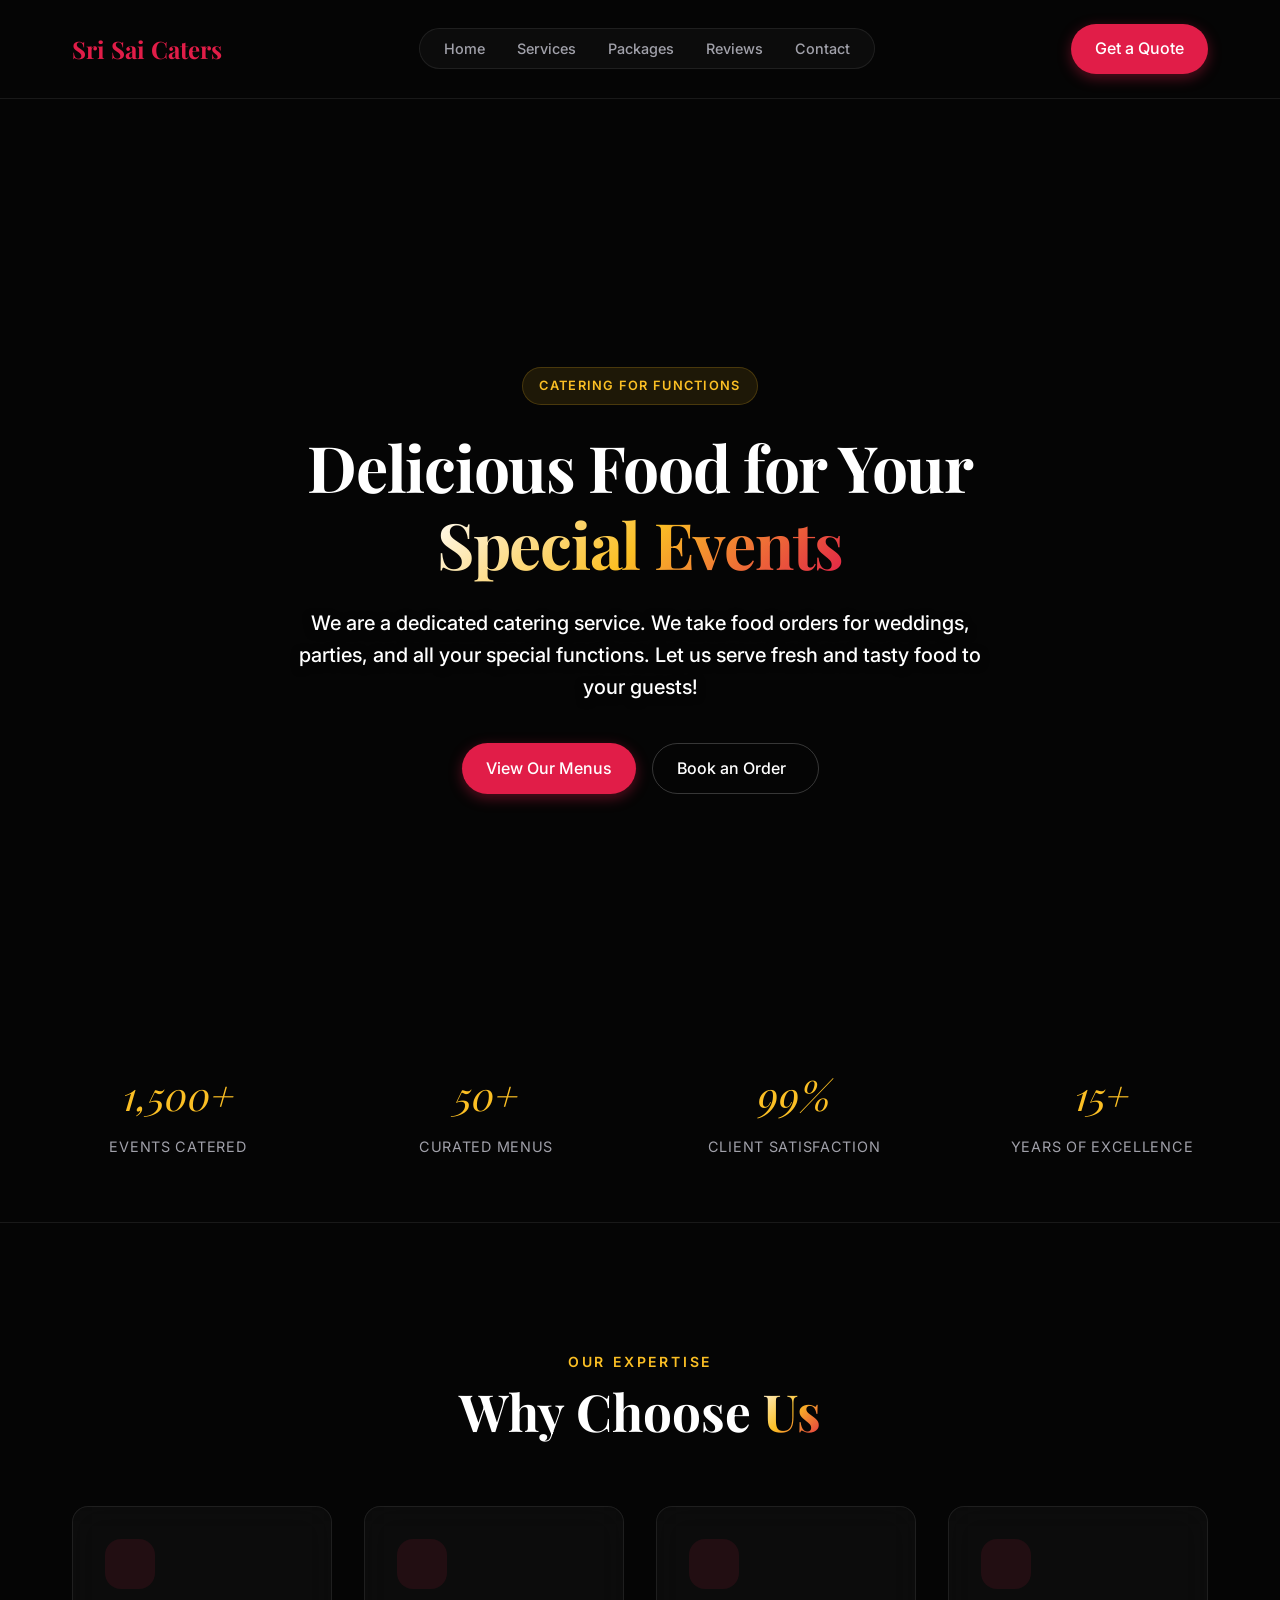
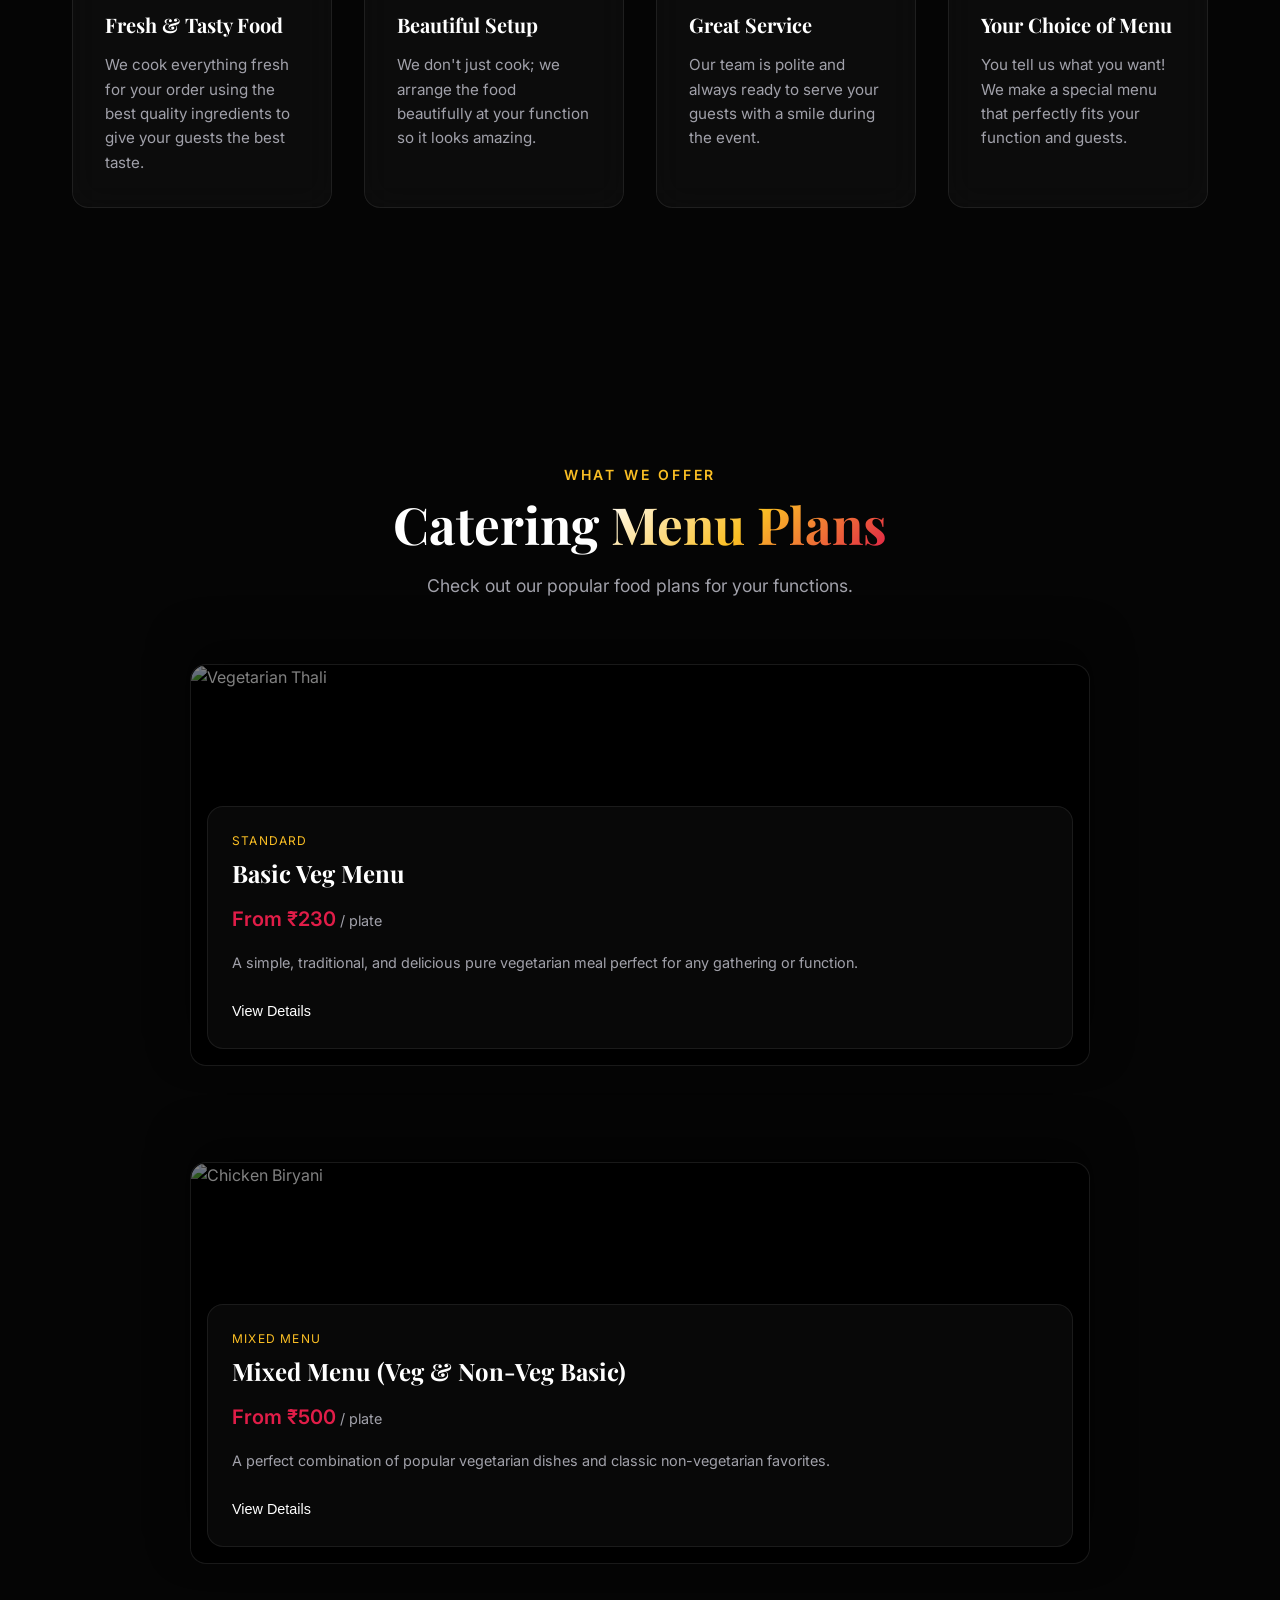
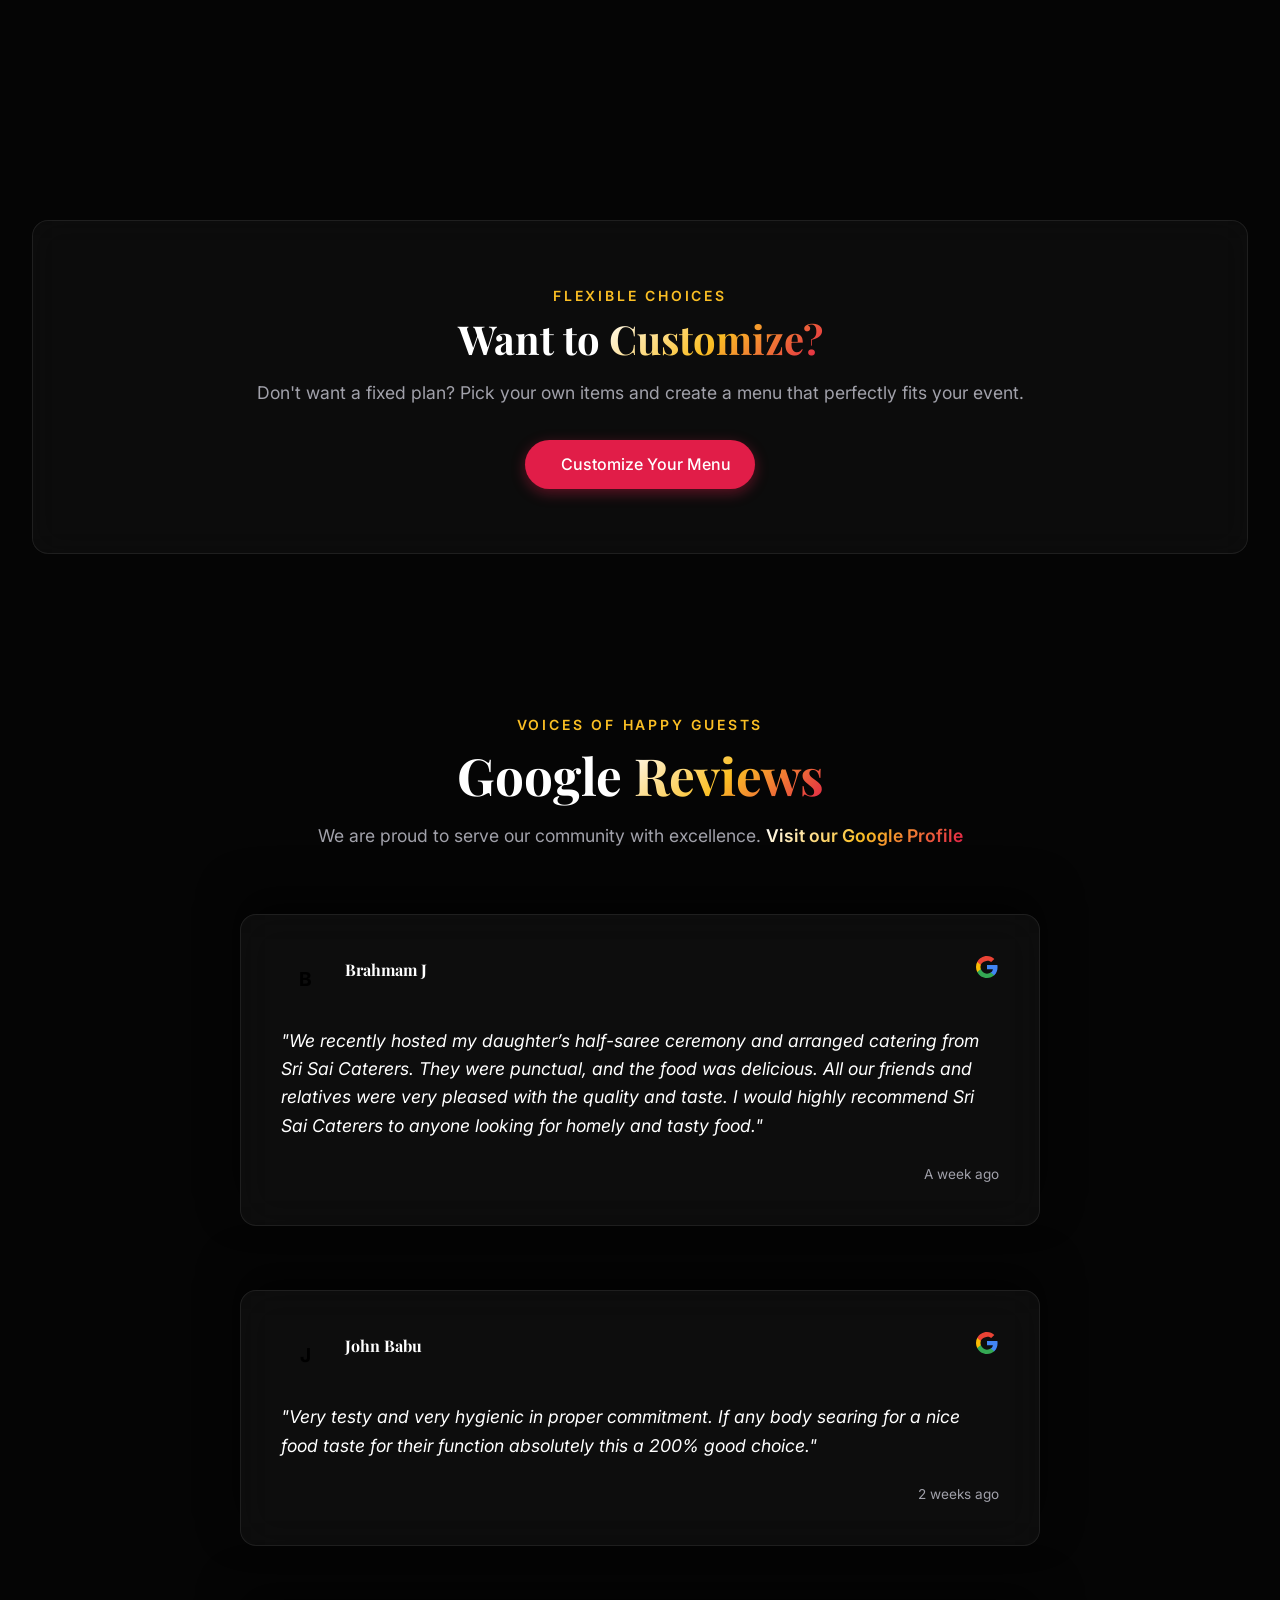
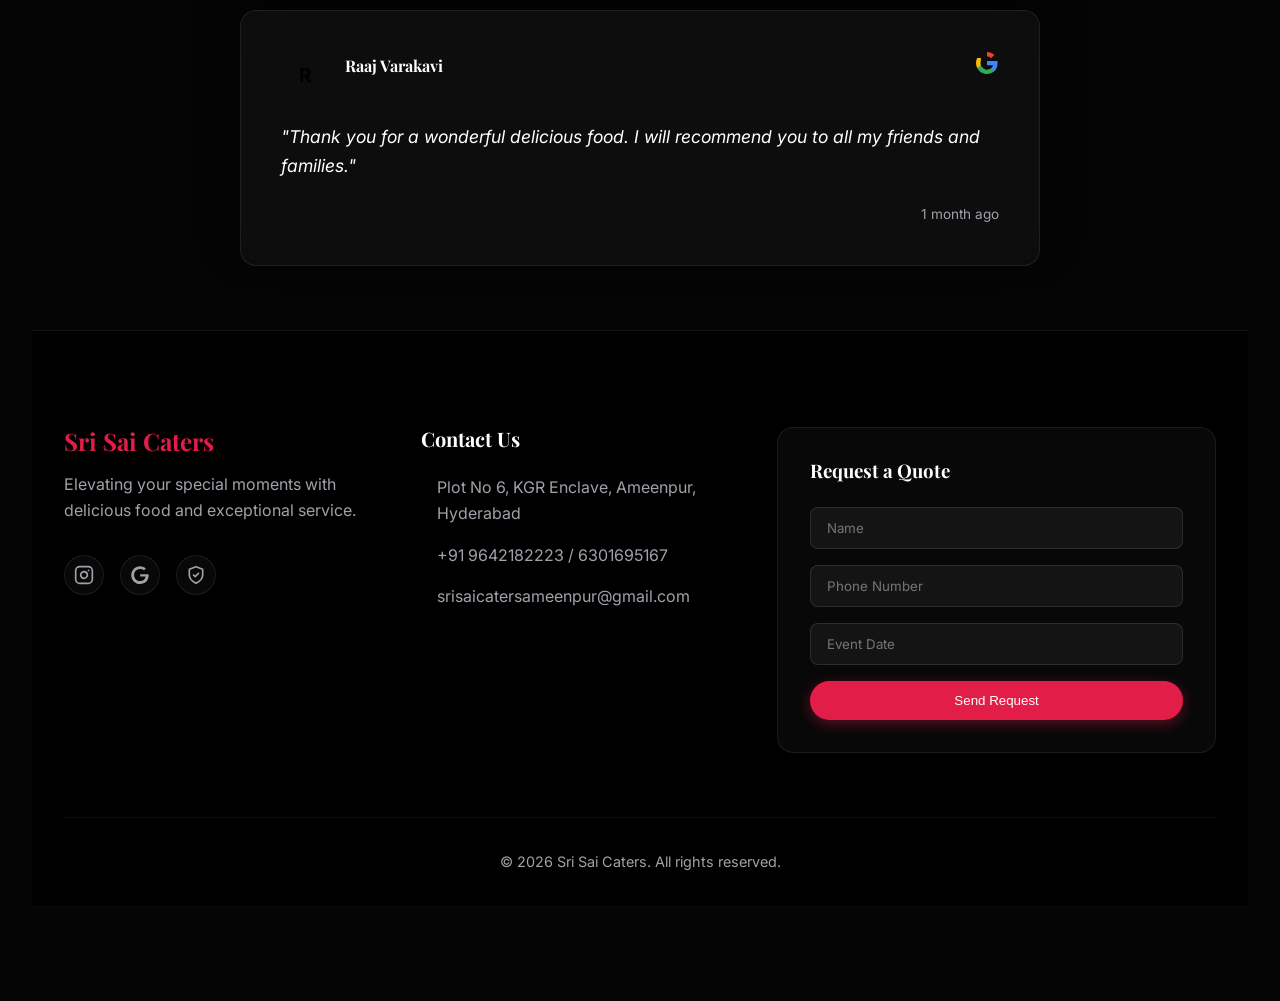
==== index.html @ c5d39bbe "first commit" ====
<!DOCTYPE html>
<html lang="en">

<head>
    <meta charset="UTF-8">
    <meta name="viewport" content="width=device-width, initial-scale=1.0">
    <title>Sri Sai Caters | Exquisite Catering Services</title>
    <meta name="description"
        content="Premium catering services for all your special events. Elevating your moments with gourmet cuisine and impeccable service.">

    <!-- Google Fonts -->
    <link rel="preconnect" href="https://fonts.googleapis.com">
    <link rel="preconnect" href="https://fonts.gstatic.com" crossorigin>
    <link
        href="https://fonts.googleapis.com/css2?family=Inter:wght@300;400;500;600&family=Playfair+Display:ital,wght@0,400;0,600;0,700;1,400&display=swap"
        rel="stylesheet">

    <!-- Icons -->
    <script src="https://unpkg.com/lucide@latest"></script>

    <!-- Custom CSS -->
    <link rel="stylesheet" href="index.css">
</head>

<body>

    <!-- Navigation -->
    <nav class="navbar" id="navbar">
        <div class="nav-container">
            <a href="#" class="logo">Sri Sai Caters</a>
            <div class="nav-links" id="navLinks">
                <a href="#home">Home</a>
                <a href="#services">Services</a>
                <a href="#packages">Packages</a>
                <a href="#reviews">Reviews</a>
                <a href="#contact">Contact</a>
            </div>
            <a href="menu.html" class="btn-primary desktop-btn">Get a Quote</a>
            <button class="mobile-menu-btn" id="mobileMenuBtn">
                <i data-lucide="menu"></i>
            </button>
        </div>
        <!-- Mobile Menu Overlay -->
        <div class="mobile-menu" id="mobileMenu">
            <a href="#home" class="mobile-link">Home</a>
            <a href="#services" class="mobile-link">Services</a>
            <a href="#packages" class="mobile-link">Packages</a>
            <a href="#reviews" class="mobile-link">Reviews</a>
            <a href="#contact" class="mobile-link">Contact</a>
            <a href="menu.html" class="btn-primary mobile-btn">Get a Quote</a>
        </div>
    </nav>

    <!-- Hero Section -->
    <section id="home" class="hero">
        <div class="hero-bg">
            <video autoplay loop muted playsinline>
                <source src="main.mp4" type="video/mp4">
                Your browser does not support the video tag.
            </video>
            <div class="hero-overlay"></div>
        </div>
        <div class="hero-content">
            <div class="hero-badge">CATERING FOR FUNCTIONS</div>
            <h1 class="hero-title">Delicious Food for Your <span class="gradient-text">Special Events</span></h1>
            <p class="hero-subtitle">We are a dedicated catering service. We take food orders for weddings, parties, and
                all your special functions. Let us serve fresh and tasty food to your guests!</p>
            <div class="hero-actions">
                <a href="#packages" class="btn-primary">View Our Menus</a>
                <a href="menu.html" class="btn-secondary">Book an Order <i data-lucide="arrow-right"></i></a>
            </div>
        </div>
    </section>

    <!-- Stats Section -->
    <section class="stats-section">
        <div class="stats-container">
            <div class="stat-item">
                <div class="stat-number">1,500+</div>
                <div class="stat-label">Events Catered</div>
            </div>
            <div class="stat-item">
                <div class="stat-number">50+</div>
                <div class="stat-label">Curated Menus</div>
            </div>
            <div class="stat-item">
                <div class="stat-number">99%</div>
                <div class="stat-label">Client Satisfaction</div>
            </div>
            <div class="stat-item">
                <div class="stat-number">15+</div>
                <div class="stat-label">Years of Excellence</div>
            </div>
        </div>
    </section>

    <!-- Services / Amenities Section -->
    <section id="services" class="services-section">
        <div class="section-header">
            <span class="overline">OUR EXPERTISE</span>
            <h2 class="section-title">Why Choose <span class="gradient-text">Us</span></h2>
        </div>

        <div class="services-grid">
            <div class="service-card glass">
                <div class="icon-wrapper">
                    <i data-lucide="utensils"></i>
                </div>
                <h3>Fresh & Tasty Food</h3>
                <p>We cook everything fresh for your order using the best quality ingredients to give your guests the
                    best taste.
                </p>
            </div>
            <div class="service-card glass">
                <div class="icon-wrapper">
                    <i data-lucide="gem"></i>
                </div>
                <h3>Beautiful Setup</h3>
                <p>We don't just cook; we arrange the food beautifully at your function so it looks amazing.</p>
            </div>
            <div class="service-card glass">
                <div class="icon-wrapper">
                    <i data-lucide="users"></i>
                </div>
                <h3>Great Service</h3>
                <p>Our team is polite and always ready to serve your guests with a smile during the event.</p>
            </div>
            <div class="service-card glass">
                <div class="icon-wrapper">
                    <i data-lucide="chef-hat"></i>
                </div>
                <h3>Your Choice of Menu</h3>
                <p>You tell us what you want! We make a special menu that perfectly fits your function and guests.
                </p>
            </div>
        </div>
    </section>

    <!-- Packages Section -->
    <section id="packages" class="packages-section">
        <div class="section-header">
            <span class="overline">WHAT WE OFFER</span>
            <h2 class="section-title">Catering <span class="gradient-text">Menu Plans</span></h2>
            <p class="section-desc">Check out our popular food plans for your functions.</p>
        </div>

        <div class="packages-carousel">
            <!-- Package 1 -->
            <div class="package-card">
                <div class="package-img">
                    <img src="https://images.unsplash.com/photo-1585937421612-70a008356fbe?q=80&w=2070&auto=format&fit=crop"
                        alt="Vegetarian Thali">
                </div>
                <div class="package-info glass">
                    <div class="package-header">
                        <span class="package-type">STANDARD</span>
                        <h3>Basic Veg Menu</h3>
                    </div>
                    <div class="package-price">
                        <span class="price">From ₹230</span>
                        <span class="unit">/ plate</span>
                    </div>
                    <p class="package-desc">A simple, traditional, and delicious pure vegetarian meal perfect for any
                        gathering or function.</p>
                    <button class="package-link" onclick="openModal()"
                        style="background:none;border:none;cursor:pointer;padding:0;">View Details <i
                            data-lucide="chevron-right"></i></button>
                </div>
            </div>

            <!-- Package 2 -->
            <div class="package-card">
                <div class="package-img">
                    <img src="https://images.unsplash.com/photo-1563379091339-03b21ab4a4f8?q=80&w=2070&auto=format&fit=crop"
                        alt="Chicken Biryani">
                </div>
                <div class="package-info glass">
                    <div class="package-header">
                        <span class="package-type">MIXED MENU</span>
                        <h3>Mixed Menu (Veg & Non-Veg Basic)</h3>
                    </div>
                    <div class="package-price">
                        <span class="price">From ₹500</span>
                        <span class="unit">/ plate</span>
                    </div>
                    <p class="package-desc">A perfect combination of popular vegetarian dishes and classic
                        non-vegetarian favorites.</p>
                    <button class="package-link" onclick="openModal('mixedModal')"
                        style="background:none;border:none;cursor:pointer;padding:0;">View Details <i
                            data-lucide="chevron-right"></i></button>
                </div>
            </div>


        </div>
    </section>

    <!-- Custom Menu CTA -->
    <section class="custom-menu-cta glass" style="margin: 4rem 2rem; padding: 4rem 2rem; border-radius: var(--radius-md); text-align: center;">
        <div class="section-header" style="margin-bottom: 2rem;">
            <span class="overline">FLEXIBLE CHOICES</span>
            <h2 class="section-title" style="font-size: 2.5rem; margin-bottom: 1rem;">Want to <span class="gradient-text">Customize?</span></h2>
            <p class="section-desc">Don't want a fixed plan? Pick your own items and create a menu that perfectly fits your event.</p>
        </div>
        <a href="menu.html" class="btn-primary" style="display: inline-flex; align-items: center; gap: 0.75rem; text-decoration: none;">
            <i data-lucide="settings-2"></i> Customize Your Menu
        </a>
    </section>

    <!-- Google Reviews Section -->
    <section id="reviews" class="reviews-section">
        <div class="section-header">
            <span class="overline">VOICES OF HAPPY GUESTS</span>
            <h2 class="section-title">Google <span class="gradient-text">Reviews</span></h2>
            <p class="section-desc">We are proud to serve our community with excellence. <a
                    href="https://share.google/kIl9uzJlPBXTDu6dQ" target="_blank" class="gradient-text"
                    style="font-weight: 600; text-decoration: underline;">Visit our Google Profile</a></p>
        </div>

        <div class="reviews-container">
            <!-- Review 1 -->
            <div class="review-card glass">
                <div class="review-header">
                    <div class="user-info">
                        <div class="user-avatar">B</div>
                        <div>
                            <h4>Brahmam J</h4>
                            <div class="stars">
                                <i data-lucide="star" class="star-filled"></i>
                                <i data-lucide="star" class="star-filled"></i>
                                <i data-lucide="star" class="star-filled"></i>
                                <i data-lucide="star" class="star-filled"></i>
                                <i data-lucide="star" class="star-filled"></i>
                            </div>
                        </div>
                    </div>
                    <div class="google-logo">
                        <svg viewBox="0 0 24 24" width="24" height="24" xmlns="http://www.w3.org/2000/svg">
                            <path
                                d="M22.56 12.25c0-.78-.07-1.53-.2-2.25H12v4.26h5.92c-.26 1.37-1.04 2.53-2.21 3.31v2.77h3.57c2.08-1.92 3.28-4.74 3.28-8.09z"
                                fill="#4285F4" />
                            <path
                                d="M12 23c2.97 0 5.46-.98 7.28-2.66l-3.57-2.77c-.98.66-2.23 1.06-3.71 1.06-2.86 0-5.29-1.93-6.16-4.53H2.18v2.84C3.99 20.53 7.7 23 12 23z"
                                fill="#34A853" />
                            <path
                                d="M5.84 14.09c-.22-.66-.35-1.36-.35-2.09s.13-1.43.35-2.09V7.07H2.18C1.43 8.55 1 10.22 1 12s.43 3.45 1.18 4.93l2.85-2.22.81-.62z"
                                fill="#FBBC05" />
                            <path
                                d="M12 5.38c1.62 0 3.06.56 4.21 1.66l3.15-3.15C17.45 2.09 14.97 1 12 1 7.7 1 3.99 3.47 2.18 7.07l3.66 2.84c.87-2.6 3.3-4.53 12-4.53z"
                                fill="#EA4335" />
                        </svg>
                    </div>
                </div>
                <p class="review-text">"We recently hosted my daughter’s half-saree ceremony and arranged catering from Sri Sai Caterers. They were punctual, and the food was delicious. All our friends and relatives were very pleased with the quality and taste. I would highly recommend Sri Sai Caterers to anyone looking for homely and tasty food."</p>
                <div class="review-date">A week ago</div>
            </div>

            <!-- Review 2 -->
            <div class="review-card glass">
                <div class="review-header">
                    <div class="user-info">
                        <div class="user-avatar">J</div>
                        <div>
                            <h4>John Babu</h4>
                            <div class="stars">
                                <i data-lucide="star" class="star-filled"></i>
                                <i data-lucide="star" class="star-filled"></i>
                                <i data-lucide="star" class="star-filled"></i>
                                <i data-lucide="star" class="star-filled"></i>
                                <i data-lucide="star" class="star-filled"></i>
                            </div>
                        </div>
                    </div>
                    <div class="google-logo">
                        <svg viewBox="0 0 24 24" width="24" height="24" xmlns="http://www.w3.org/2000/svg">
                            <path
                                d="M22.56 12.25c0-.78-.07-1.53-.2-2.25H12v4.26h5.92c-.26 1.37-1.04 2.53-2.21 3.31v2.77h3.57c2.08-1.92 3.28-4.74 3.28-8.09z"
                                fill="#4285F4" />
                            <path
                                d="M12 23c2.97 0 5.46-.98 7.28-2.66l-3.57-2.77c-.98.66-2.23 1.06-3.71 1.06-2.86 0-5.29-1.93-6.16-4.53H2.18v2.84C3.99 20.53 7.7 23 12 23z"
                                fill="#34A853" />
                            <path
                                d="M5.84 14.09c-.22-.66-.35-1.36-.35-2.09s.13-1.43.35-2.09V7.07H2.18C1.43 8.55 1 10.22 1 12s.43 3.45 1.18 4.93l2.85-2.22.81-.62z"
                                fill="#FBBC05" />
                            <path
                                d="M12 5.38c1.62 0 3.06.56 4.21 1.66l3.15-3.15C17.45 2.09 14.97 1 12 1 7.7 1 3.99 3.47 2.18 7.07l3.66 2.84c.87-2.6 3.3-4.53 12-4.53z"
                                fill="#EA4335" />
                        </svg>
                    </div>
                </div>
                <p class="review-text">"Very testy and very hygienic in proper commitment. If any body searing for a nice food taste for their function absolutely this a 200% good choice."</p>
                <div class="review-date">2 weeks ago</div>
            </div>

            <!-- Review 3 -->
            <div class="review-card glass">
                <div class="review-header">
                    <div class="user-info">
                        <div class="user-avatar">R</div>
                        <div>
                            <h4>Raaj Varakavi</h4>
                            <div class="stars">
                                <i data-lucide="star" class="star-filled"></i>
                                <i data-lucide="star" class="star-filled"></i>
                                <i data-lucide="star" class="star-filled"></i>
                                <i data-lucide="star" class="star-filled"></i>
                                <i data-lucide="star" class="star-filled"></i>
                            </div>
                        </div>
                    </div>
                    <div class="google-logo">
                        <svg viewBox="0 0 24 24" width="24" height="24" xmlns="http://www.w3.org/2000/svg">
                            <path
                                d="M22.56 12.25c0-.78-.07-1.53-.2-2.25H12v4.26h5.92c-.26 1.37-1.04 2.53-2.21 3.31v2.77h3.57c2.08-1.92 3.28-4.74 3.28-8.09z"
                                fill="#4285F4" />
                            <path
                                d="M12 23c2.97 0 5.46-.98 7.28-2.66l-3.57-2.77c-.98.66-2.23 1.06-3.71 1.06-2.86 0-5.29-1.93-6.16-4.53H2.18v2.84C3.99 20.53 7.7 23 12 23z"
                                fill="#34A853" />
                            <path
                                d="M5.84 14.09c-.22-.66-.35-1.36-.35-2.09s.13-1.43.35-2.09V7.07H2.18C1.43 8.55 1 10.22 1 12s.43 3.45 1.18 4.93l2.85-2.22.81-.62z"
                                fill="#FBBC05" />
                            <path
                                d="M12 5.38c1.62 0 3.06.56 4.21 1.66l3.15-3.15C17.45 2.09 14.97 1 12 1 7.7 1 3.47 2.18 7.07l3.66 2.84c.87-2.6 3.3-4.53 12-4.53z"
                                fill="#EA4335" />
                        </svg>
                    </div>
                </div>
                <p class="review-text">"Thank you for a wonderful delicious food. I will recommend you to all my friends and families."</p>
                <div class="review-date">1 month ago</div>
            </div>
        </div>

        <!-- Footer -->
        <footer id="contact" class="footer">
            <div class="footer-grid">
                <div class="footer-brand">
                    <h2>Sri Sai Caters</h2>
                    <p>Elevating your special moments with delicious food and exceptional service.</p>
                    <div class="social-links">
                        <a href="#" aria-label="Instagram" title="Instagram">
                            <svg xmlns="http://www.w3.org/2000/svg" width="20" height="20" viewBox="0 0 24 24"
                                fill="none" stroke="currentColor" stroke-width="2" stroke-linecap="round"
                                stroke-linejoin="round">
                                <rect width="20" height="20" x="2" y="2" rx="5" ry="5" />
                                <path d="M16 11.37A4 4 0 1 1 12.63 8 4 4 0 0 1 16 11.37z" />
                                <line x1="17.5" x2="17.51" y1="6.5" y2="6.5" />
                            </svg>
                        </a>
                        <a href="#" aria-label="Google" title="Google">
                            <svg xmlns="http://www.w3.org/2000/svg" width="20" height="20" viewBox="0 0 24 24">
                                <path
                                    d="M21.35 11.1h-9.17v2.73h6.51c-.33 3.81-3.5 5.44-6.5 5.44-3.88 0-7.27-2.6-7.27-7.27s3.39-7.27 7.27-7.27c1.76 0 3.3.61 4.54 1.76l2.19-2.19C17.15 2.61 14.85 1.5 12.18 1.5 6.32 1.5 1.5 6.32 1.5 12.18s4.82 10.68 10.68 10.68c5.63 0 10.15-3.86 10.15-10.15 0-.58-.08-1.13-.21-1.61z"
                                    fill="currentColor" />
                            </svg>
                        </a>
                        <a href="#" aria-label="Foodservice Dept" title="Foodservice Dept">
                            <svg xmlns="http://www.w3.org/2000/svg" width="20" height="20" viewBox="0 0 24 24"
                                fill="none" stroke="currentColor" stroke-width="2" stroke-linecap="round"
                                stroke-linejoin="round">
                                <path d="M12 22s8-4 8-10V5l-8-3-8 3v7c0 6 8 10 8 10z" />
                                <path d="m9 12 2 2 4-4" />
                            </svg>
                        </a>
                    </div>
                </div>

                <div class="footer-contact">
                    <h3>Contact Us</h3>
                    <ul class="contact-list">
                        <li><i data-lucide="map-pin"></i> Plot No 6, KGR Enclave, Ameenpur, Hyderabad</li>
                        <li><i data-lucide="phone"></i> +91 9642182223 / 6301695167</li>
                        <li><i data-lucide="mail"></i> srisaicatersameenpur@gmail.com</li>
                    </ul>
                </div>

                <div class="footer-form-wrapper glass">
                    <h3>Request a Quote</h3>
                    <form class="footer-form" id="contactForm">
                        <input type="text" placeholder="Name" required>
                        <input type="tel" placeholder="Phone Number" required>
                        <input type="text" placeholder="Event Date">
                        <button type="submit" class="btn-primary w-full">Send Request</button>
                    </form>
                </div>
            </div>
            <div class="footer-bottom">
                <p>&copy; 2026 Sri Sai Caters. All rights reserved.</p>
            </div>
        </footer>

        <!-- Menu Modal -->
        <div class="modal-overlay" id="menuModal">
            <div class="modal-content glass">
                <button class="modal-close" onclick="closeModal()"><i data-lucide="x"></i></button>
                <div class="modal-header">
                    <h2>Basic Veg Menu</h2>
                    <span class="price">₹230 / plate</span>
                </div>
                <div class="modal-body">
                    <ul class="menu-items-list">
                        <li><i data-lucide="check-circle-2"></i> Salad</li>
                        <li><i data-lucide="check-circle-2"></i> Any One Sweet</li>
                        <li><i data-lucide="check-circle-2"></i> Any One Hot</li>
                        <li><i data-lucide="check-circle-2"></i> Any One Roti</li>
                        <li><i data-lucide="check-circle-2"></i> Gravy Curry</li>
                        <li><i data-lucide="check-circle-2"></i> Biryani</li>
                        <li><i data-lucide="check-circle-2"></i> Flavoured Rice</li>
                        <li><i data-lucide="check-circle-2"></i> Gravy Curry</li>
                        <li><i data-lucide="check-circle-2"></i> Raita</li>
                        <li><i data-lucide="check-circle-2"></i> White Rice</li>
                        <li><i data-lucide="check-circle-2"></i> Any Fry Item</li>
                        <li><i data-lucide="check-circle-2"></i> Any Dal</li>
                        <li><i data-lucide="check-circle-2"></i> Sambar</li>
                        <li><i data-lucide="check-circle-2"></i> Pickle</li>
                        <li><i data-lucide="check-circle-2"></i> Chips</li>
                        <li><i data-lucide="check-circle-2"></i> Curd</li>
                        <li><i data-lucide="check-circle-2"></i> Avakai</li>
                        <li><i data-lucide="check-circle-2"></i> Plates</li>
                        <li><i data-lucide="check-circle-2"></i> Glasses</li>
                    </ul>
                </div>
                <div class="modal-footer">
                    <button class="btn-primary w-full" onclick="bookMenuViaWhatsApp('Basic Veg Menu', '₹230 / plate', 'menuModal')">Book This Menu</button>
                </div>
            </div>
        </div>

        <!-- Mixed Menu Modal -->
        <div class="modal-overlay" id="mixedModal">
            <div class="modal-content glass">
                <button class="modal-close" onclick="closeModal('mixedModal')"><i data-lucide="x"></i></button>
                <div class="modal-header">
                    <h2>Mixed Menu (Veg & Non-Veg)</h2>
                    <span class="price">₹500 / plate</span>
                </div>
                <div class="modal-body">
                    <ul class="menu-items-list">
                        <li><i data-lucide="check-circle-2"></i> Salad</li>
                        <li><i data-lucide="check-circle-2"></i> Any One Sweet</li>
                        <li><i data-lucide="check-circle-2"></i> Any One Heart</li>
                        <li><i data-lucide="check-circle-2"></i> Roti</li>
                        <li><i data-lucide="check-circle-2"></i> Mutton / Chicken Curry</li>
                        <li><i data-lucide="check-circle-2"></i> Bagara Rice / Chicken Biryani</li>
                        <li><i data-lucide="check-circle-2"></i> Raita</li>
                        <li><i data-lucide="check-circle-2"></i> White Rice</li>
                        <li><i data-lucide="check-circle-2"></i> Veg Curries (2)</li>
                        <li><i data-lucide="check-circle-2"></i> Dal</li>
                        <li><i data-lucide="check-circle-2"></i> Sambar / Rasam</li>
                        <li><i data-lucide="check-circle-2"></i> Pickle</li>
                        <li><i data-lucide="check-circle-2"></i> Chips</li>
                        <li><i data-lucide="check-circle-2"></i> Avakai</li>
                        <li><i data-lucide="check-circle-2"></i> Curd</li>
                    </ul>
                </div>
                <div class="modal-footer">
                    <button class="btn-primary w-full" onclick="bookMenuViaWhatsApp('Mixed Menu (Veg & Non-Veg)', '₹500 / plate', 'mixedModal')">Book This Menu</button>
                </div>
            </div>
        </div>

        <!-- Initialize Icons & Scripts -->
        <script>
            lucide.createIcons();
        </script>
        <script src="main.js"></script>
</body>

</html>
---- index.css ----
/* --- Variables --- */
:root {
    --bg-color: #050505; /* Deep black */
    --surface-color: rgba(255, 255, 255, 0.03); /* subtle card bg */
    --surface-border: rgba(255, 255, 255, 0.08);
    
    --text-primary: #ffffff;
    --text-secondary: #a1a1aa; /* zinc-400 */
    
    --accent-gold: #fbbf24;
    --accent-primary: #e11d48; /* Pinkish red for CTAs */
    --accent-primary-hover: #be123c;
    
    --font-heading: 'Playfair Display', serif;
    --font-body: 'Inter', sans-serif;
    
    --radius-sm: 8px;
    --radius-md: 16px;
    --radius-pill: 9999px;
    
    --transition: all 0.3s cubic-bezier(0.4, 0, 0.2, 1);
}

/* --- Reset & Base --- */
* {
    margin: 0;
    padding: 0;
    box-sizing: border-box;
}

html {
    scroll-behavior: smooth;
}

body {
    font-family: var(--font-body);
    background-color: var(--bg-color);
    color: var(--text-primary);
    line-height: 1.6;
    overflow-x: hidden;
}

h1, h2, h3, h4, h5, h6 {
    font-family: var(--font-heading);
    font-weight: 700;
    line-height: 1.2;
}

a {
    color: inherit;
    text-decoration: none;
    transition: var(--transition);
}

img {
    max-width: 100%;
    display: block;
}

/* --- Utilities --- */
.glass {
    background: var(--surface-color);
    backdrop-filter: blur(16px);
    -webkit-backdrop-filter: blur(16px);
    border: 1px solid var(--surface-border);
    border-radius: var(--radius-md);
}

.gradient-text {
    background: linear-gradient(135deg, #ffffff 0%, var(--text-secondary) 100%);
    /* Adding a subtle hint of color for the gradient to make it pop like hsquare */
    background: linear-gradient(135deg, #fff 0%, #fbbf24 50%, #e11d48 100%);
    -webkit-background-clip: text;
    -webkit-text-fill-color: transparent;
    background-clip: text;
    color: transparent;
}

.overline {
    display: block;
    font-size: 0.875rem;
    font-weight: 600;
    letter-spacing: 0.2em;
    color: var(--accent-gold);
    text-transform: uppercase;
    margin-bottom: 0.5rem;
}

.w-full {
    width: 100%;
}

/* Buttons */
.btn-primary {
    display: inline-flex;
    align-items: center;
    justify-content: center;
    gap: 0.5rem;
    background-color: var(--accent-primary);
    color: #fff;
    padding: 0.75rem 1.5rem;
    border-radius: var(--radius-pill);
    font-weight: 500;
    border: none;
    cursor: pointer;
    transition: var(--transition);
    box-shadow: 0 4px 14px 0 rgba(225, 29, 72, 0.39);
}

.btn-primary:hover {
    background-color: var(--accent-primary-hover);
    transform: translateY(-2px);
    box-shadow: 0 6px 20px rgba(225, 29, 72, 0.4);
}

.btn-secondary {
    display: inline-flex;
    align-items: center;
    gap: 0.5rem;
    background: transparent;
    color: var(--text-primary);
    padding: 0.75rem 1.5rem;
    border-radius: var(--radius-pill);
    font-weight: 500;
    border: 1px solid rgba(255, 255, 255, 0.2);
    transition: var(--transition);
}

.btn-secondary:hover {
    background: rgba(255, 255, 255, 0.1);
    border-color: rgba(255, 255, 255, 0.4);
}

/* --- Navigation --- */
.navbar {
    position: sticky;
    top: 0;
    left: 0;
    width: 100%;
    z-index: 1000;
    padding: 1.5rem 0;
    transition: var(--transition);
    background: var(--bg-color);
    border-bottom: 1px solid var(--surface-border);
}

.navbar.scrolled {
    padding: 1rem 0;
    background: rgba(5, 5, 5, 0.95);
    backdrop-filter: blur(12px);
    -webkit-backdrop-filter: blur(12px);
}

.nav-container {
    max-width: 1200px;
    margin: 0 auto;
    padding: 0 2rem;
    display: flex;
    justify-content: space-between;
    align-items: center;
}

.logo {
    font-family: var(--font-heading);
    font-size: 1.5rem;
    font-weight: 700;
    color: var(--accent-primary);
}

.nav-links {
    display: none;
}

@media (min-width: 768px) {
    .nav-links {
        display: flex;
        gap: 2rem;
        background: var(--surface-color);
        padding: 0.5rem 1.5rem;
        border-radius: var(--radius-pill);
        border: 1px solid var(--surface-border);
    }
    
    .nav-links a {
        font-size: 0.9rem;
        font-weight: 500;
        color: var(--text-secondary);
    }
    
    .nav-links a:hover, .nav-links a.active {
        color: var(--text-primary);
    }
}

.desktop-btn {
    display: none;
}
@media (min-width: 768px) {
    .desktop-btn { display: inline-flex; }
}

.mobile-menu-btn {
    display: block;
    background: none;
    border: none;
    color: var(--text-primary);
    cursor: pointer;
}
@media (min-width: 768px) {
    .mobile-menu-btn { display: none; }
}

/* Mobile Menu */
.mobile-menu {
    position: fixed;
    top: 0;
    left: 0;
    width: 100%;
    height: 100vh;
    background: var(--bg-color);
    display: flex;
    flex-direction: column;
    align-items: center;
    justify-content: center;
    gap: 2rem;
    z-index: -1; /* Behind navbar */
    opacity: 0;
    visibility: hidden;
    transition: var(--transition);
}

.mobile-menu.active {
    opacity: 1;
    visibility: visible;
}

.mobile-link {
    font-family: var(--font-heading);
    font-size: 2rem;
    color: var(--text-secondary);
}

.mobile-link:hover {
    color: var(--text-primary);
}

/* --- Hero Section --- */
.hero {
    position: relative;
    min-height: 100vh;
    display: flex;
    align-items: center;
    justify-content: center;
    padding: 6rem 2rem 2rem;
}

.hero-bg {
    position: absolute;
    top: 0; left: 0; width: 100%; height: 100%;
    z-index: -2;
}

.hero-bg img,
.hero-bg video {
    width: 100%; height: 100%;
    object-fit: cover;
}

.hero-overlay {
    position: absolute;
    top: 0; left: 0; width: 100%; height: 100%;
    background: linear-gradient(to bottom, rgba(5,5,5,0.7) 0%, var(--bg-color) 100%);
    z-index: -1;
}

.hero-content {
    max-width: 800px;
    text-align: center;
    display: flex;
    flex-direction: column;
    align-items: center;
    gap: 1.5rem;
    opacity: 0;
    transform: translateY(30px);
    animation: fadeUp 1s ease forwards 0.2s;
}

@keyframes fadeUp {
    to { opacity: 1; transform: translateY(0); }
}

.hero-badge {
    background: rgba(251, 191, 36, 0.1);
    color: var(--accent-gold);
    padding: 0.5rem 1rem;
    border-radius: var(--radius-pill);
    font-size: 0.8rem;
    font-weight: 600;
    letter-spacing: 0.1em;
    border: 1px solid rgba(251, 191, 36, 0.2);
}

.hero-title {
    font-size: clamp(2.5rem, 5vw, 5rem);
    letter-spacing: -0.02em;
}

.hero-subtitle {
    font-size: 1.25rem;
    color: #ffffff;
    max-width: 700px;
    font-weight: 500;
    text-shadow: 0 2px 8px rgba(0, 0, 0, 0.8);
}

.hero-actions {
    display: flex;
    gap: 1rem;
    margin-top: 1rem;
    flex-wrap: wrap;
    justify-content: center;
}

/* --- Stats Section --- */
.stats-section {
    padding: 4rem 2rem;
    border-bottom: 1px solid var(--surface-border);
}

.stats-container {
    max-width: 1200px;
    margin: 0 auto;
    display: grid;
    grid-template-columns: repeat(2, 1fr);
    gap: 2rem;
    text-align: center;
}

@media (min-width: 768px) {
    .stats-container { grid-template-columns: repeat(4, 1fr); }
}

.stat-number {
    font-family: var(--font-heading);
    font-size: 2.5rem;
    color: var(--accent-gold);
    font-style: italic;
    margin-bottom: 0.5rem;
}

.stat-label {
    font-size: 0.9rem;
    color: var(--text-secondary);
    text-transform: uppercase;
    letter-spacing: 0.05em;
}

/* --- Generic Section --- */
.services-section, .packages-section {
    padding: 8rem 2rem;
    max-width: 1200px;
    margin: 0 auto;
}

.section-header {
    text-align: center;
    margin-bottom: 4rem;
}

.section-title {
    font-size: clamp(2rem, 4vw, 3.5rem);
}

.section-desc {
    color: var(--text-secondary);
    margin-top: 1rem;
    font-size: 1.1rem;
}

/* --- Services Grid --- */
.services-grid {
    display: grid;
    grid-template-columns: 1fr;
    gap: 2rem;
}

@media (min-width: 768px) {
    .services-grid { grid-template-columns: repeat(2, 1fr); }
}
@media (min-width: 1024px) {
    .services-grid { grid-template-columns: repeat(4, 1fr); }
}

.service-card {
    padding: 2rem;
    transition: var(--transition);
}

.service-card:hover {
    transform: translateY(-5px);
    background: rgba(255, 255, 255, 0.05);
    border-color: rgba(255, 255, 255, 0.15);
}

.icon-wrapper {
    width: 50px; height: 50px;
    background: rgba(225, 29, 72, 0.1);
    color: var(--accent-primary);
    border-radius: var(--radius-md);
    display: flex; align-items: center; justify-content: center;
    margin-bottom: 1.5rem;
}

.service-card h3 {
    font-size: 1.25rem;
    margin-bottom: 1rem;
}

.service-card p {
    color: var(--text-secondary);
    font-size: 0.95rem;
}

/* --- Packages Sticky Stack --- */
.packages-carousel {
    display: flex;
    flex-direction: column;
    gap: 6rem; /* Spacing between cards when not stacked */
    padding-bottom: 4rem;
    max-width: 900px;
    margin: 0 auto;
}

.package-card {
    position: sticky;
    border-radius: var(--radius-md);
    overflow: hidden;
    background: var(--bg-color); /* Need solid background to cover cards behind */
    border: 1px solid var(--surface-border);
    box-shadow: 0 -20px 40px rgba(0,0,0,0.5); /* Strong shadow to separate layers */
    transition: transform 0.3s ease;
}

/* Stagger the top positions so they form a visible stack */
.package-card:nth-child(1) {
    top: 100px; 
    z-index: 1;
}

.package-card:nth-child(2) {
    top: 120px; 
    z-index: 2;
}

.package-card:nth-child(3) {
    top: 140px; 
    z-index: 3;
}

.package-img {
    height: 400px;
    width: 100%;
    overflow: hidden;
    border-radius: var(--radius-md);
    background-color: #000;
}

.package-img img {
    width: 100%; height: 100%;
    object-fit: cover;
    transition: transform 0.5s ease;
    opacity: 0.5;
}

.package-card:hover .package-img img {
    transform: scale(1.05);
}

.package-info {
    position: absolute;
    bottom: 1rem;
    left: 1rem;
    right: 1rem;
    padding: 1.5rem;
}

.package-header {
    margin-bottom: 1rem;
}

.package-type {
    font-size: 0.75rem;
    color: var(--accent-gold);
    letter-spacing: 0.1em;
    margin-bottom: 0.5rem;
    display: block;
}

.package-info h3 {
    font-size: 1.5rem;
    margin-bottom: 0.5rem;
}

.package-price {
    margin-bottom: 1rem;
}

.package-price .price {
    font-size: 1.25rem;
    color: var(--accent-primary);
    font-weight: 600;
}

.package-price .unit {
    color: var(--text-secondary);
    font-size: 0.9rem;
}

.package-desc {
    color: var(--text-secondary);
    font-size: 0.9rem;
    margin-bottom: 1.5rem;
    display: none; /* Hide on default, could show on hover or in wider screens */
}

@media (min-width: 1024px) {
    .package-desc { display: block; }
}

.package-link {
    display: inline-flex;
    align-items: center;
    color: var(--text-primary);
    font-size: 0.9rem;
    font-weight: 500;
}

.package-link i {
    width: 16px; height: 16px;
    margin-left: 0.5rem;
    transition: transform 0.2s;
}

.package-link:hover i {
    transform: translateX(4px);
}


/* --- Footer --- */
.footer {
    border-top: 1px solid var(--surface-border);
    padding: 6rem 2rem 2rem;
    background: #000;
}

.footer-grid {
    max-width: 1200px;
    margin: 0 auto;
    display: grid;
    grid-template-columns: 1fr;
    gap: 4rem;
    margin-bottom: 4rem;
}

@media (min-width: 768px) {
    .footer-grid {
        grid-template-columns: 1fr 1fr 1.5fr;
    }
}

.footer-brand h2 {
    color: var(--accent-primary);
    margin-bottom: 1rem;
}

.footer-brand p {
    color: var(--text-secondary);
    margin-bottom: 2rem;
}

.social-links {
    display: flex;
    gap: 1rem;
}

.social-links a {
    width: 40px; height: 40px;
    border-radius: 50%;
    background: var(--surface-color);
    border: 1px solid var(--surface-border);
    display: flex; align-items: center; justify-content: center;
    color: var(--text-secondary);
}

.social-links a:hover {
    background: var(--accent-primary);
    color: #fff;
    border-color: var(--accent-primary);
}

.footer-contact h3 {
    margin-bottom: 1.5rem;
    font-size: 1.25rem;
}

.contact-list {
    list-style: none;
}

.contact-list li {
    display: flex;
    align-items: center;
    gap: 1rem;
    color: var(--text-secondary);
    margin-bottom: 1rem;
}

.contact-list i {
    color: var(--accent-gold);
}

.footer-form-wrapper {
    padding: 2rem;
}

.footer-form-wrapper h3 {
    margin-bottom: 1.5rem;
}

.footer-form {
    display: flex;
    flex-direction: column;
    gap: 1rem;
}

.footer-form input {
    width: 100%;
    padding: 0.75rem 1rem;
    background: rgba(255, 255, 255, 0.05);
    border: 1px solid rgba(255, 255, 255, 0.1);
    border-radius: var(--radius-sm);
    color: var(--text-primary);
    font-family: var(--font-body);
}

.footer-form input:focus {
    outline: none;
    border-color: var(--accent-primary);
}

.footer-bottom {
    max-width: 1200px;
    margin: 0 auto;
    text-align: center;
    padding-top: 2rem;
    border-top: 1px solid rgba(255, 255, 255, 0.05);
    color: var(--text-secondary);
    font-size: 0.9rem;
}

/* --- Reveal Animations --- */
.reveal {
    opacity: 0;
    transform: translateY(30px);
    transition: all 0.8s ease;
}

.reveal.active {
    opacity: 1;
    transform: translateY(0);
}

/* --- Modal Styles --- */
.modal-overlay {
    position: fixed;
    top: 0; left: 0; width: 100%; height: 100%;
    background: rgba(0, 0, 0, 0.8);
    backdrop-filter: blur(8px);
    z-index: 2000;
    display: flex;
    align-items: center;
    justify-content: center;
    opacity: 0;
    visibility: hidden;
    transition: all 0.3s ease;
}

.modal-overlay.active {
    opacity: 1;
    visibility: visible;
}

.modal-content {
    background: var(--bg-color);
    width: 90%;
    max-width: 500px;
    max-height: 90vh;
    border-radius: var(--radius-md);
    position: relative;
    display: flex;
    flex-direction: column;
    transform: scale(0.95);
    transition: all 0.3s ease;
}

.modal-overlay.active .modal-content {
    transform: scale(1);
}

.modal-close {
    position: absolute;
    top: 1rem;
    right: 1rem;
    background: rgba(255, 255, 255, 0.1);
    border: none;
    color: var(--text-primary);
    width: 32px; height: 32px;
    border-radius: 50%;
    display: flex;
    align-items: center;
    justify-content: center;
    cursor: pointer;
    transition: var(--transition);
}

.modal-close:hover {
    background: var(--accent-primary);
}

.modal-header {
    padding: 1.5rem;
    border-bottom: 1px solid var(--surface-border);
}

.modal-header h2 {
    font-size: 1.5rem;
    margin-bottom: 0.25rem;
}

.modal-header .price {
    color: var(--accent-gold);
    font-weight: 600;
}

.modal-body {
    padding: 1.5rem;
    overflow-y: auto;
}

.menu-items-list {
    list-style: none;
    display: grid;
    grid-template-columns: 1fr 1fr;
    gap: 1rem;
}

.menu-items-list li {
    display: flex;
    align-items: center;
    gap: 0.5rem;
    font-size: 0.95rem;
    color: var(--text-secondary);
}

.menu-items-list i {
    color: var(--accent-primary);
    width: 16px; height: 16px;
}

.modal-footer {
    padding: 1.5rem;
    border-top: 1px solid var(--surface-border);
}
/* --- Google Reviews Section --- */
.reviews-section {
    padding: 6rem 2rem;
    background-color: var(--bg-color);
}

.reviews-container {
    display: flex;
    flex-direction: column;
    gap: 4rem;
    max-width: 800px;
    margin: 0 auto;
    padding-bottom: 4rem;
}

.review-card {
    position: sticky;
    padding: 2.5rem;
    border-radius: var(--radius-md);
    background: rgba(15, 15, 15, 0.8);
    backdrop-filter: blur(20px);
    border: 1px solid var(--surface-border);
    box-shadow: 0 -20px 40px rgba(0,0,0,0.6);
    display: flex;
    flex-direction: column;
    gap: 1.5rem;
}

.review-card:nth-child(1) { top: 120px; z-index: 1; }
.review-card:nth-child(2) { top: 150px; z-index: 2; }
.review-card:nth-child(3) { top: 180px; z-index: 3; }

.review-header {
    display: flex;
    justify-content: space-between;
    align-items: flex-start;
}

.user-info {
    display: flex;
    gap: 1rem;
    align-items: center;
}

.user-avatar {
    width: 48px;
    height: 48px;
    border-radius: 50%;
    background: var(--accent-gradient);
    display: flex;
    align-items: center;
    justify-content: center;
    font-weight: 700;
    color: #000;
    font-size: 1.2rem;
}

.stars {
    display: flex;
    gap: 0.25rem;
    margin-top: 0.25rem;
}

.star-filled {
    fill: #fbbc05;
    color: #fbbc05;
    width: 16px;
    height: 16px;
}

.review-text {
    font-size: 1.1rem;
    line-height: 1.6;
    color: var(--text-primary);
    font-style: italic;
}

.review-date {
    font-size: 0.85rem;
    color: var(--text-secondary);
    align-self: flex-end;
}

@media (max-width: 768px) {
    .review-card {
        padding: 1.5rem;
    }
    
    .review-card:nth-child(1) { top: 80px; }
    .review-card:nth-child(2) { top: 100px; }
    .review-card:nth-child(3) { top: 120px; }
}
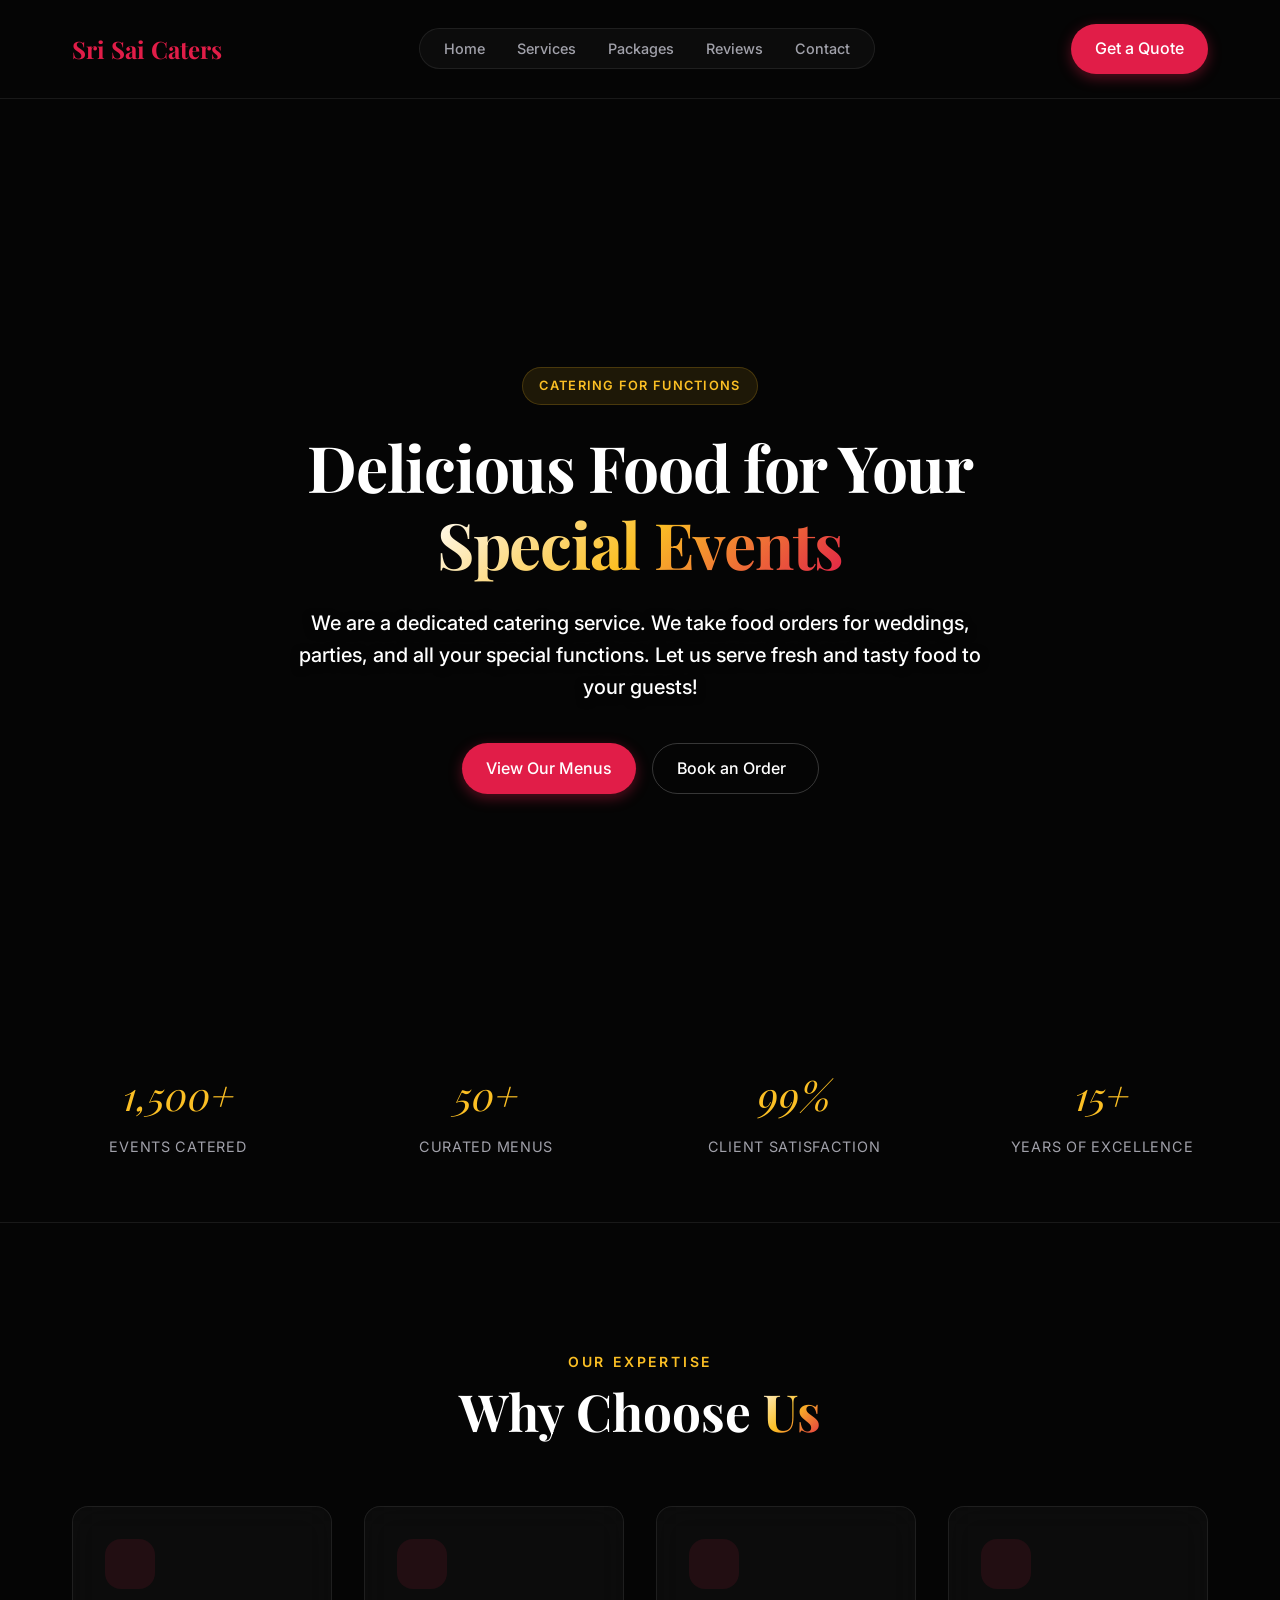
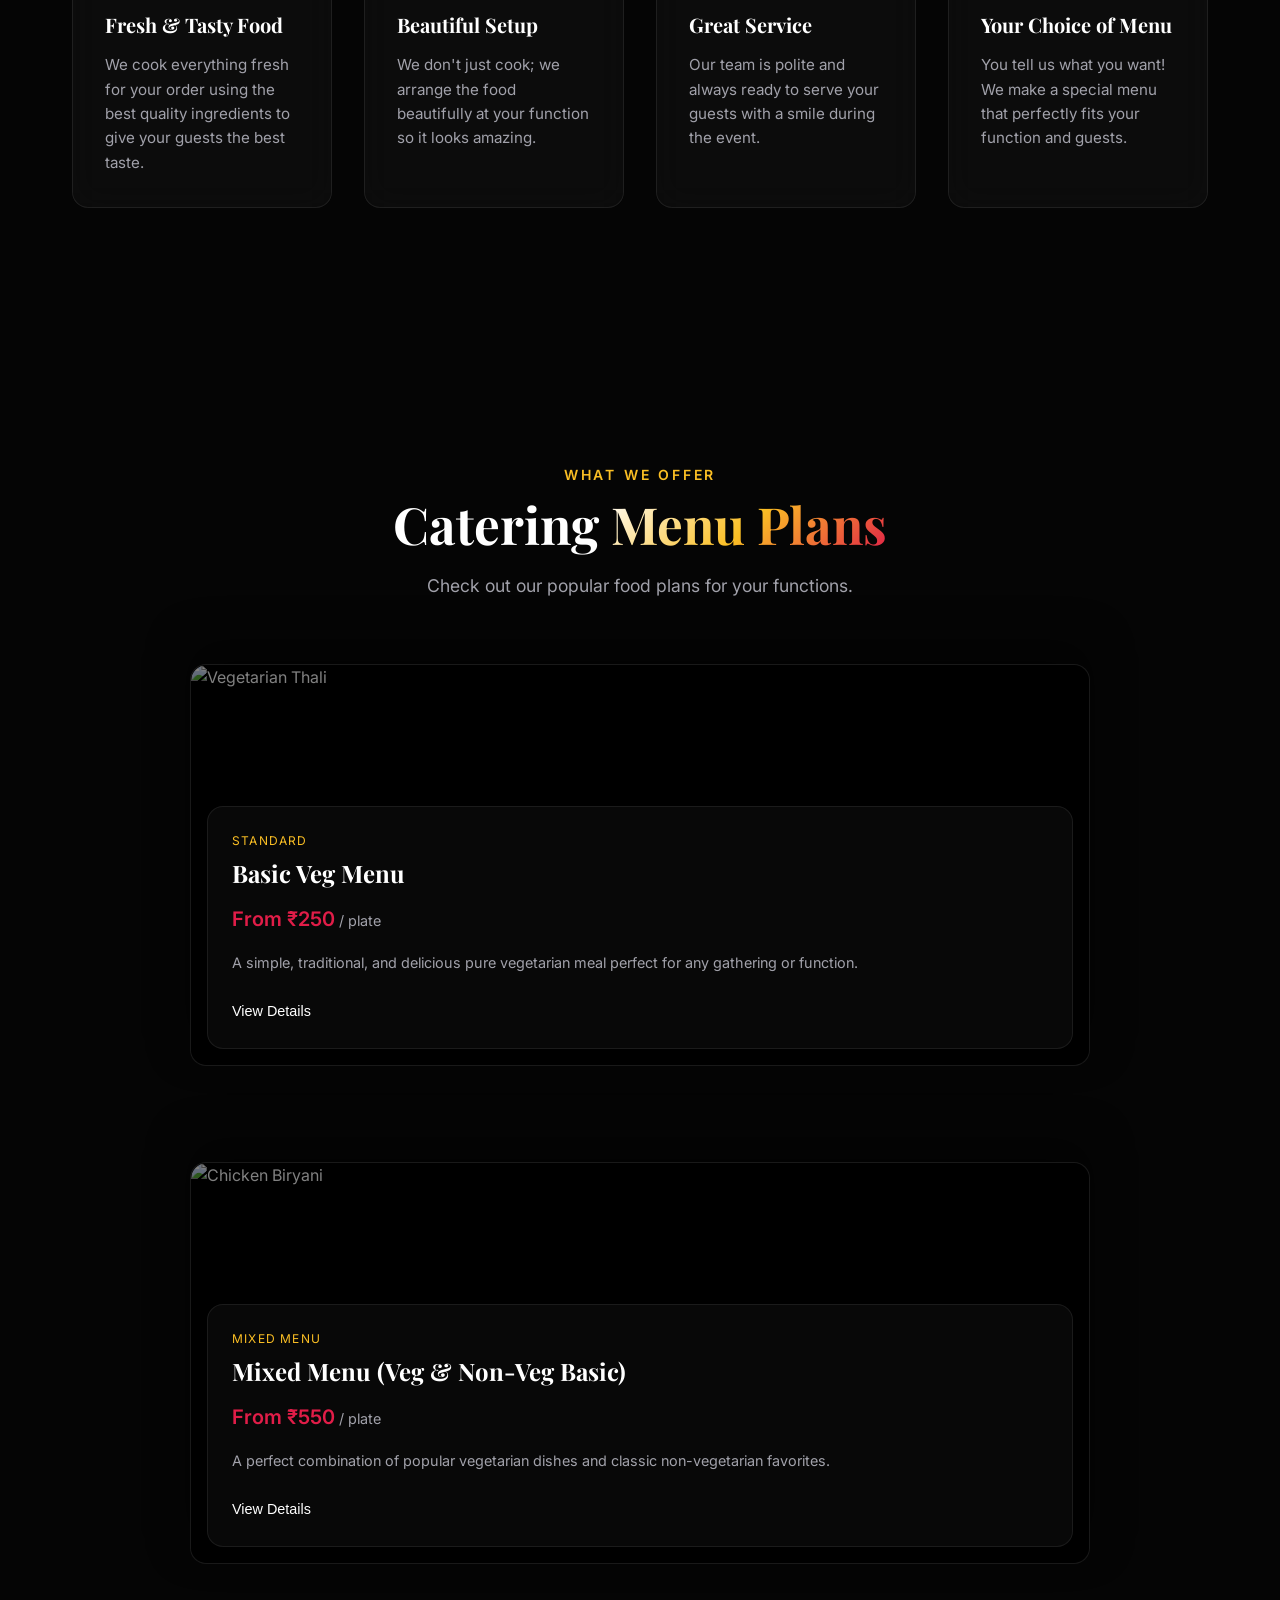
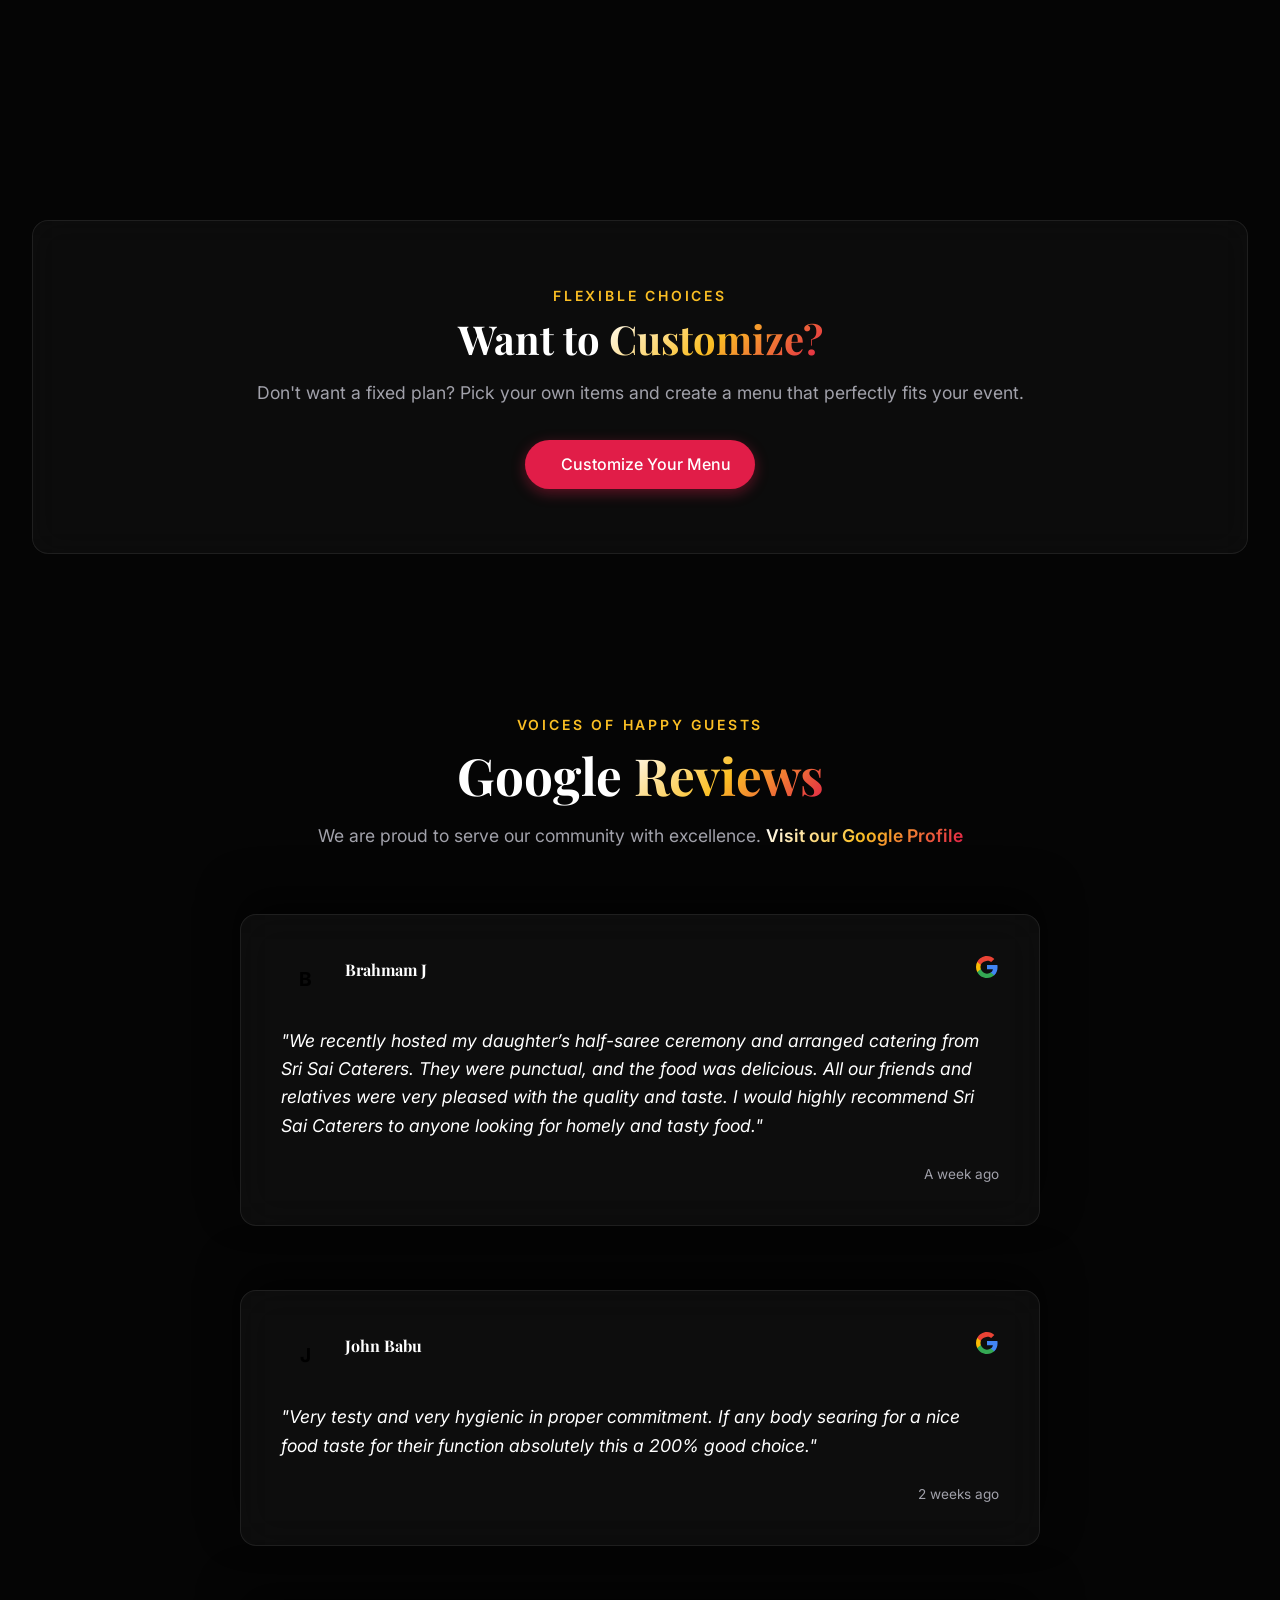
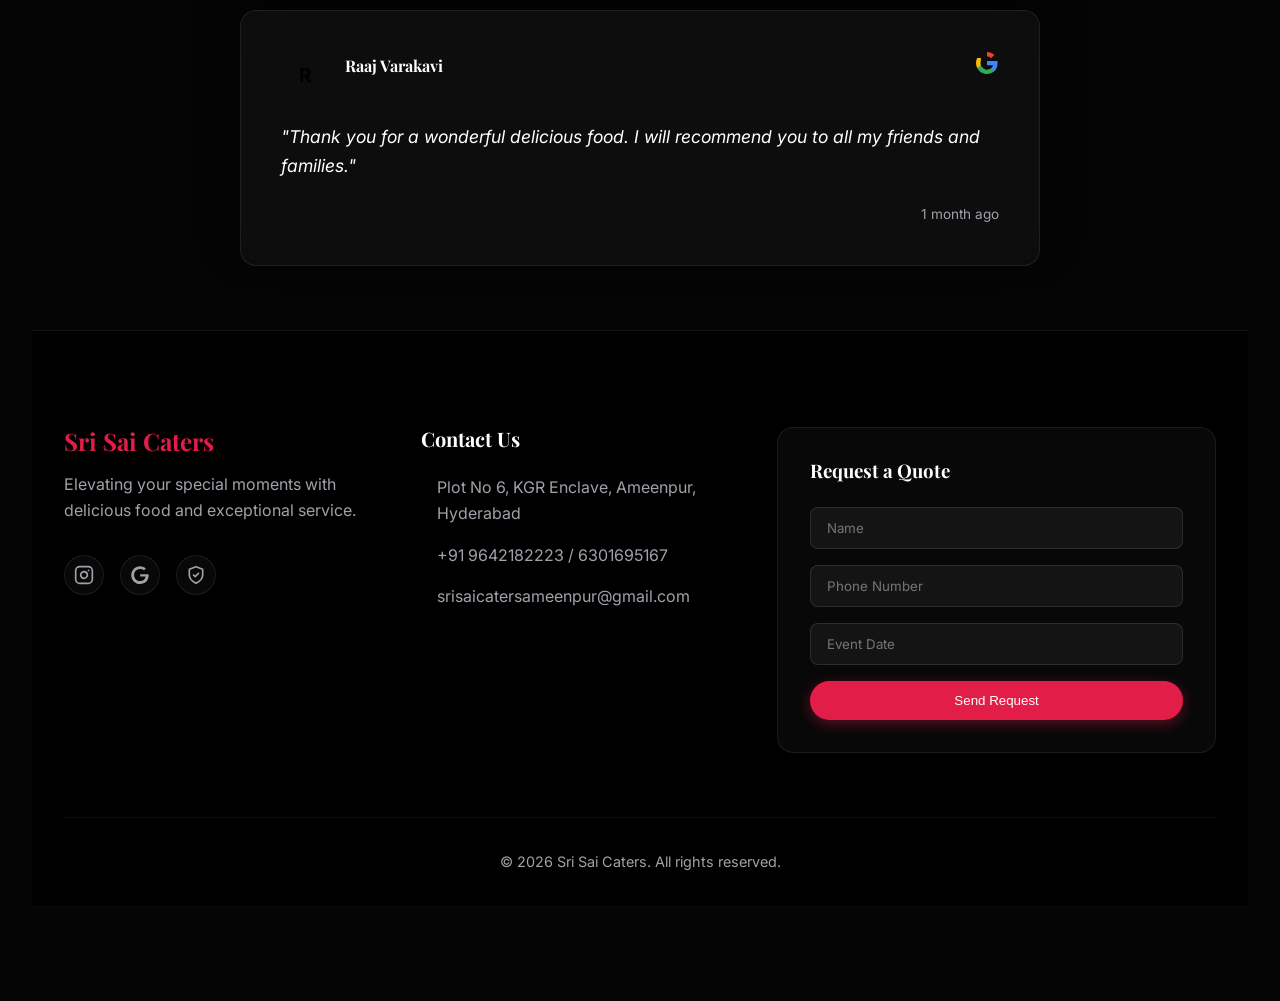
==== commit 168f3b85: "changed menu prices" ====
--- a/index.html
+++ b/index.html
@@ -157,7 +157,7 @@
                         <h3>Basic Veg Menu</h3>
                     </div>
                     <div class="package-price">
-                        <span class="price">From ₹230</span>
+                        <span class="price">From ₹250</span>
                         <span class="unit">/ plate</span>
                     </div>
                     <p class="package-desc">A simple, traditional, and delicious pure vegetarian meal perfect for any
@@ -180,7 +180,7 @@
                         <h3>Mixed Menu (Veg & Non-Veg Basic)</h3>
                     </div>
                     <div class="package-price">
-                        <span class="price">From ₹500</span>
+                        <span class="price">From ₹550</span>
                         <span class="unit">/ plate</span>
                     </div>
                     <p class="package-desc">A perfect combination of popular vegetarian dishes and classic
@@ -465,4 +465,4 @@
         <script src="main.js"></script>
 </body>
 
-</html>+</html>
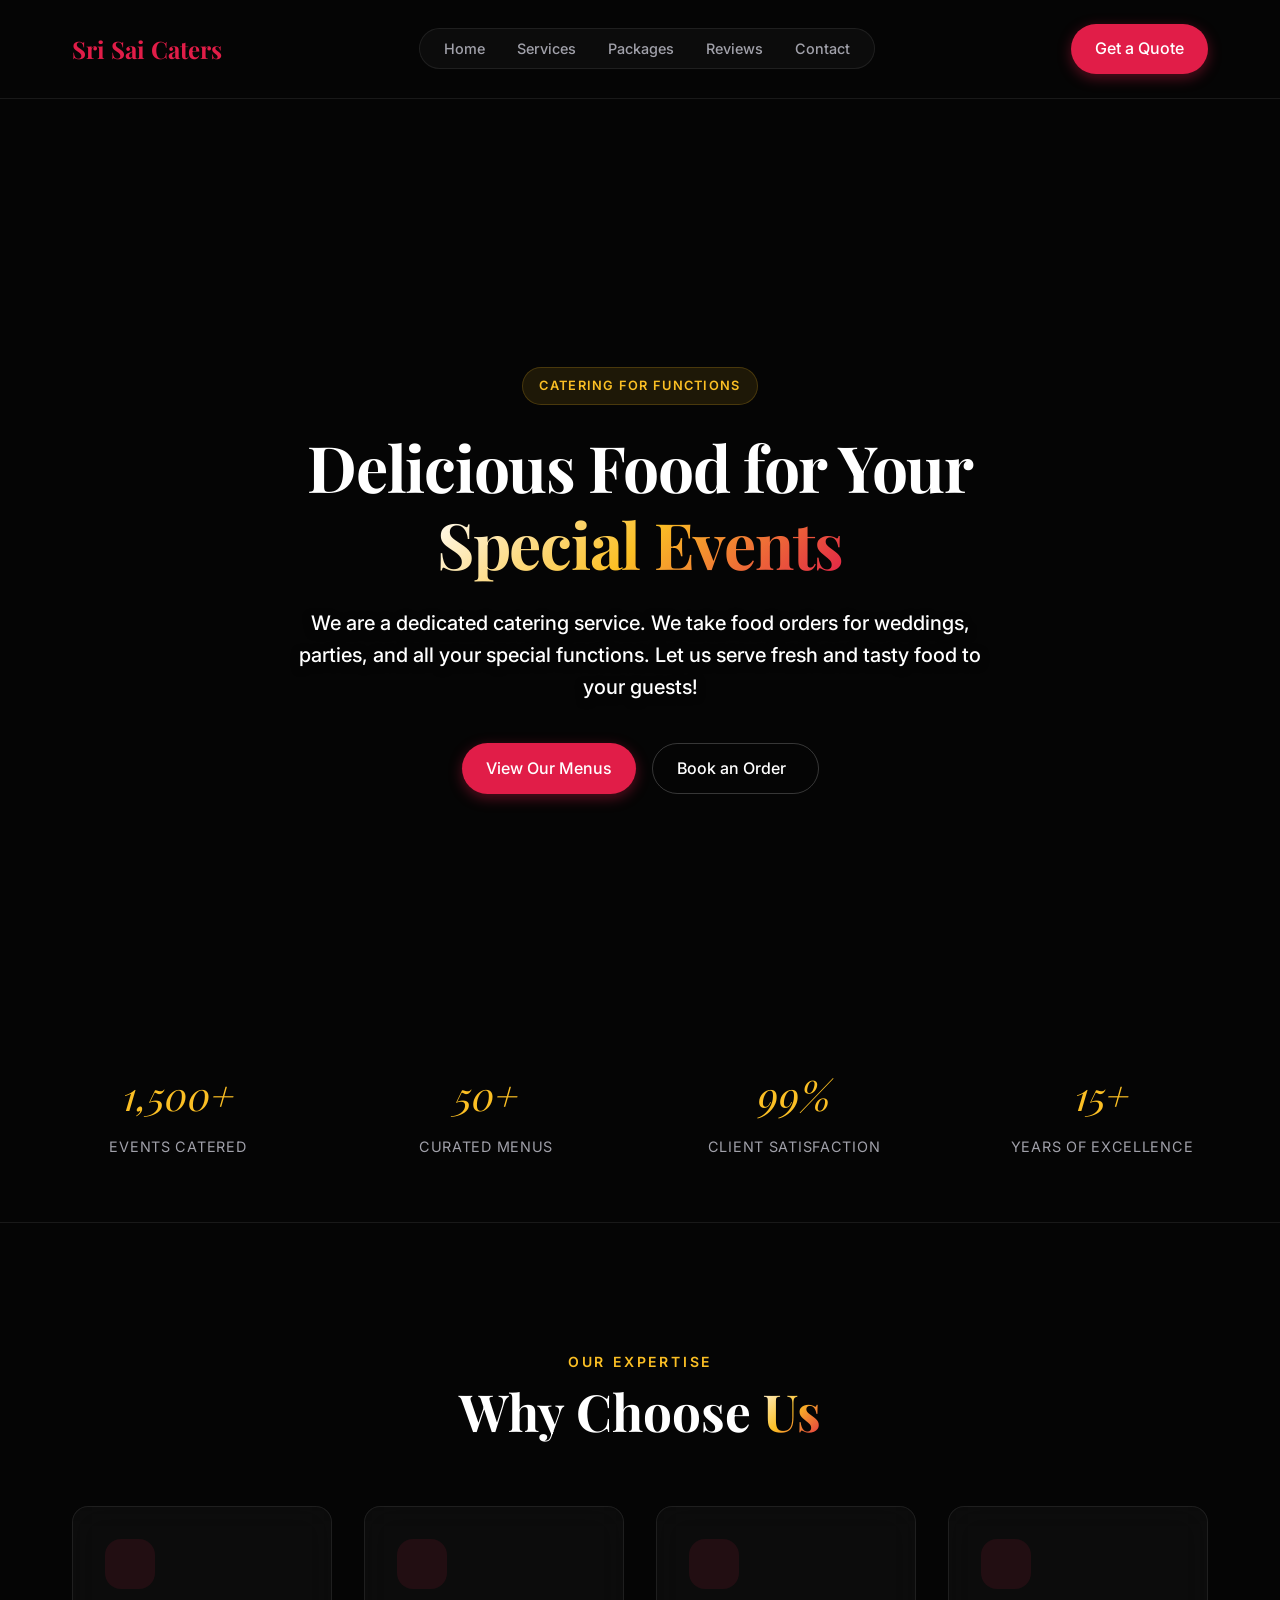
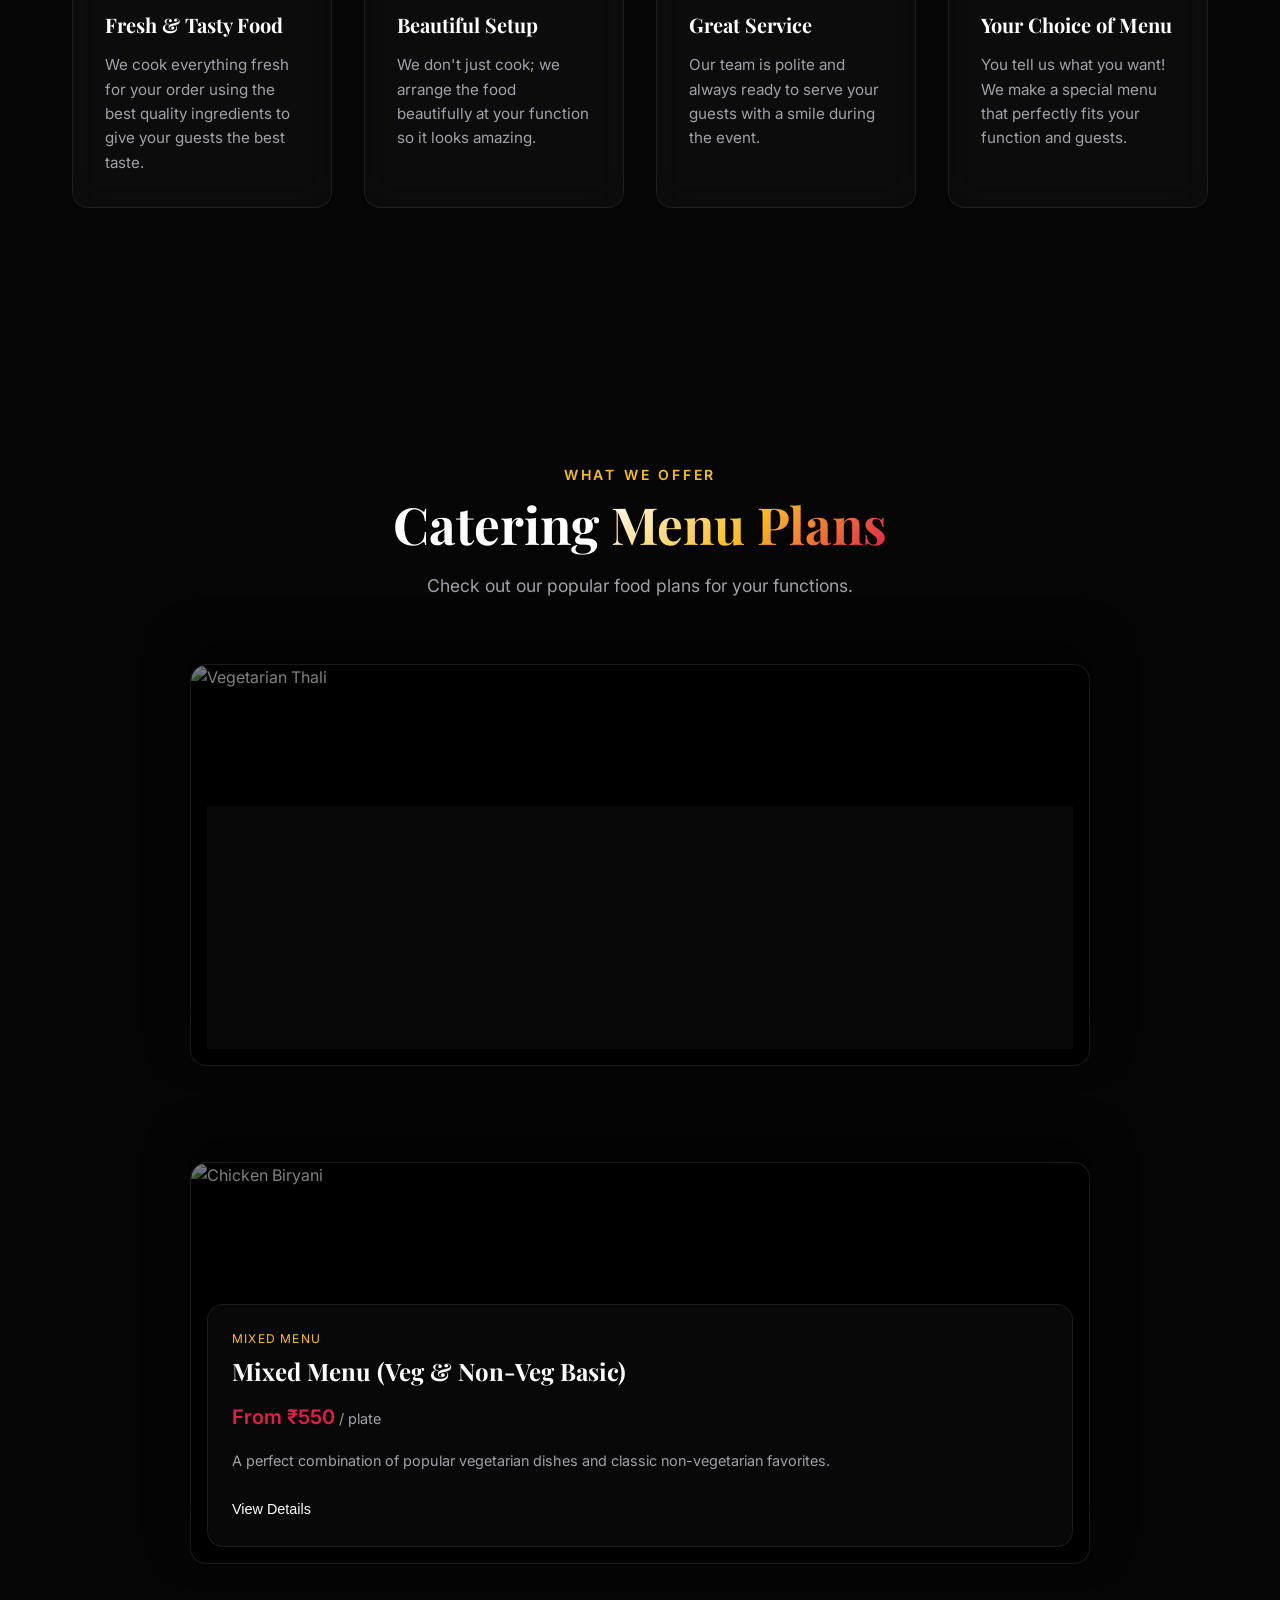
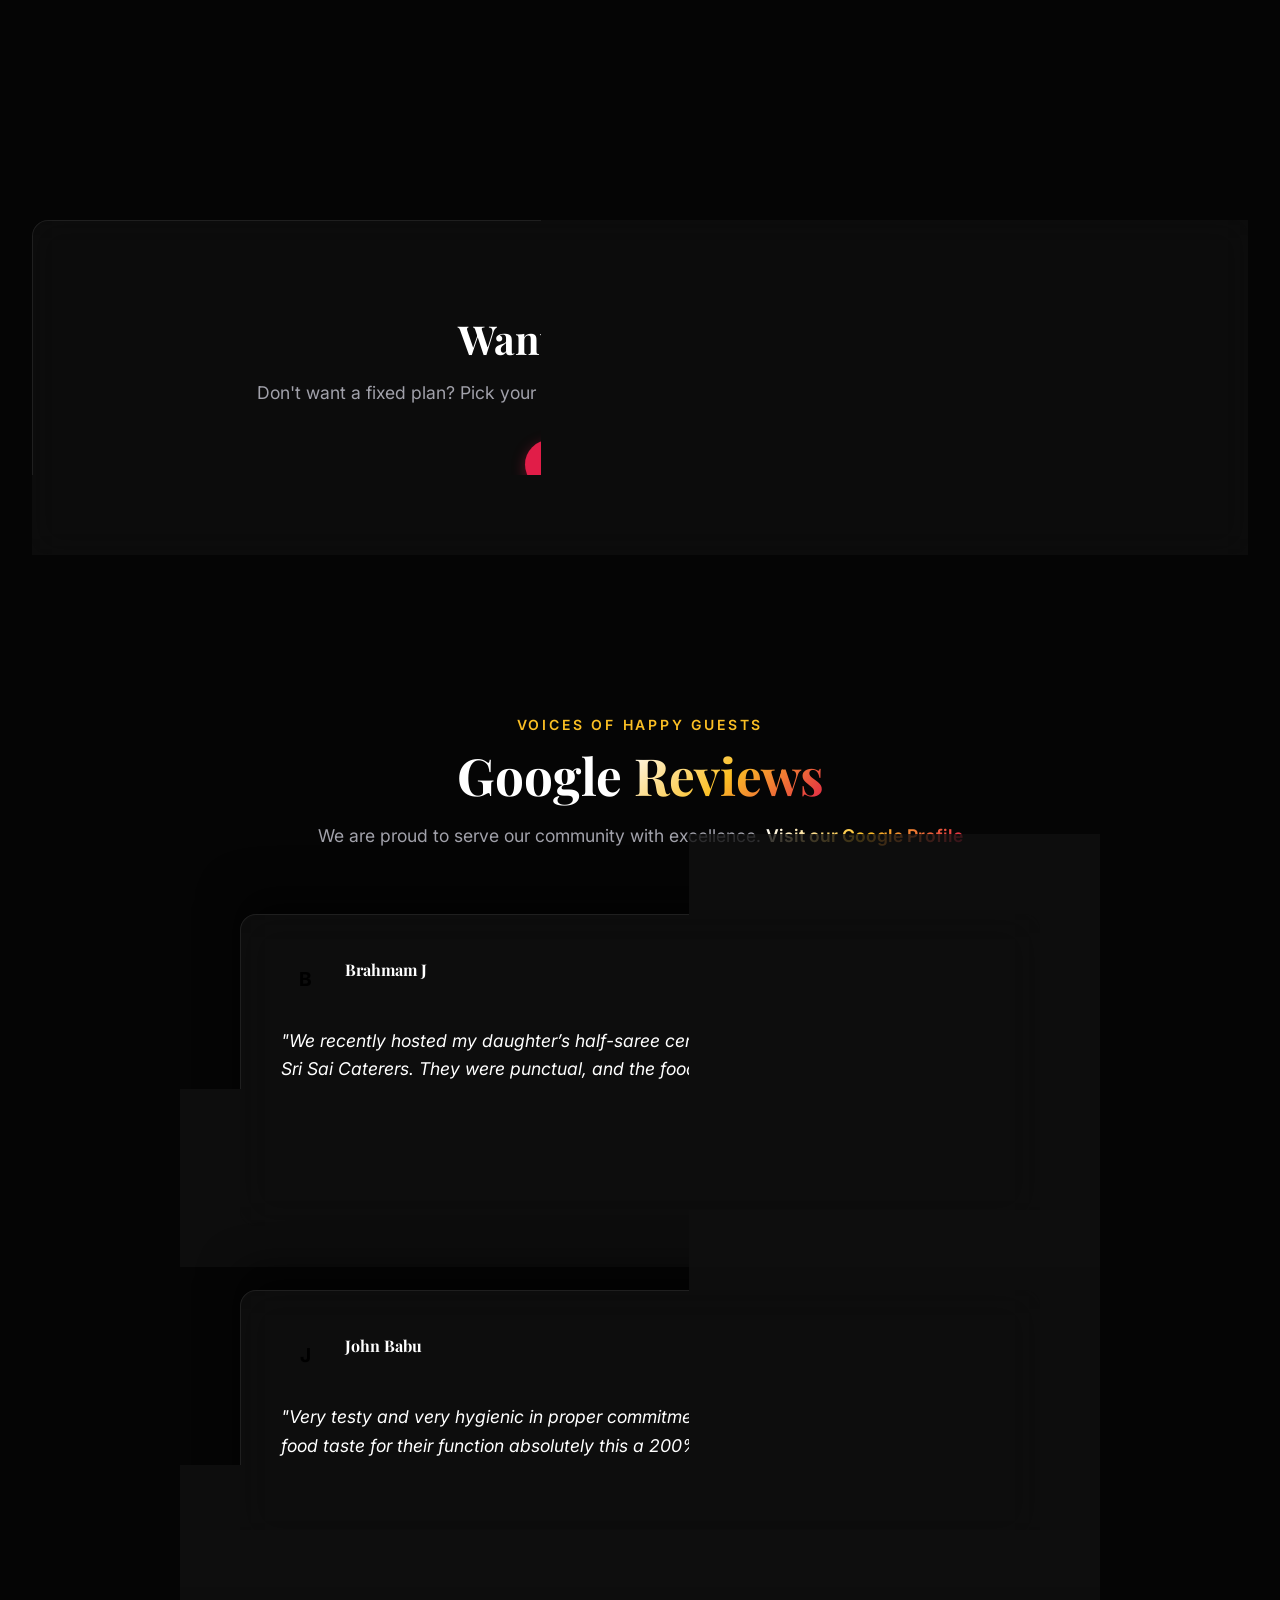
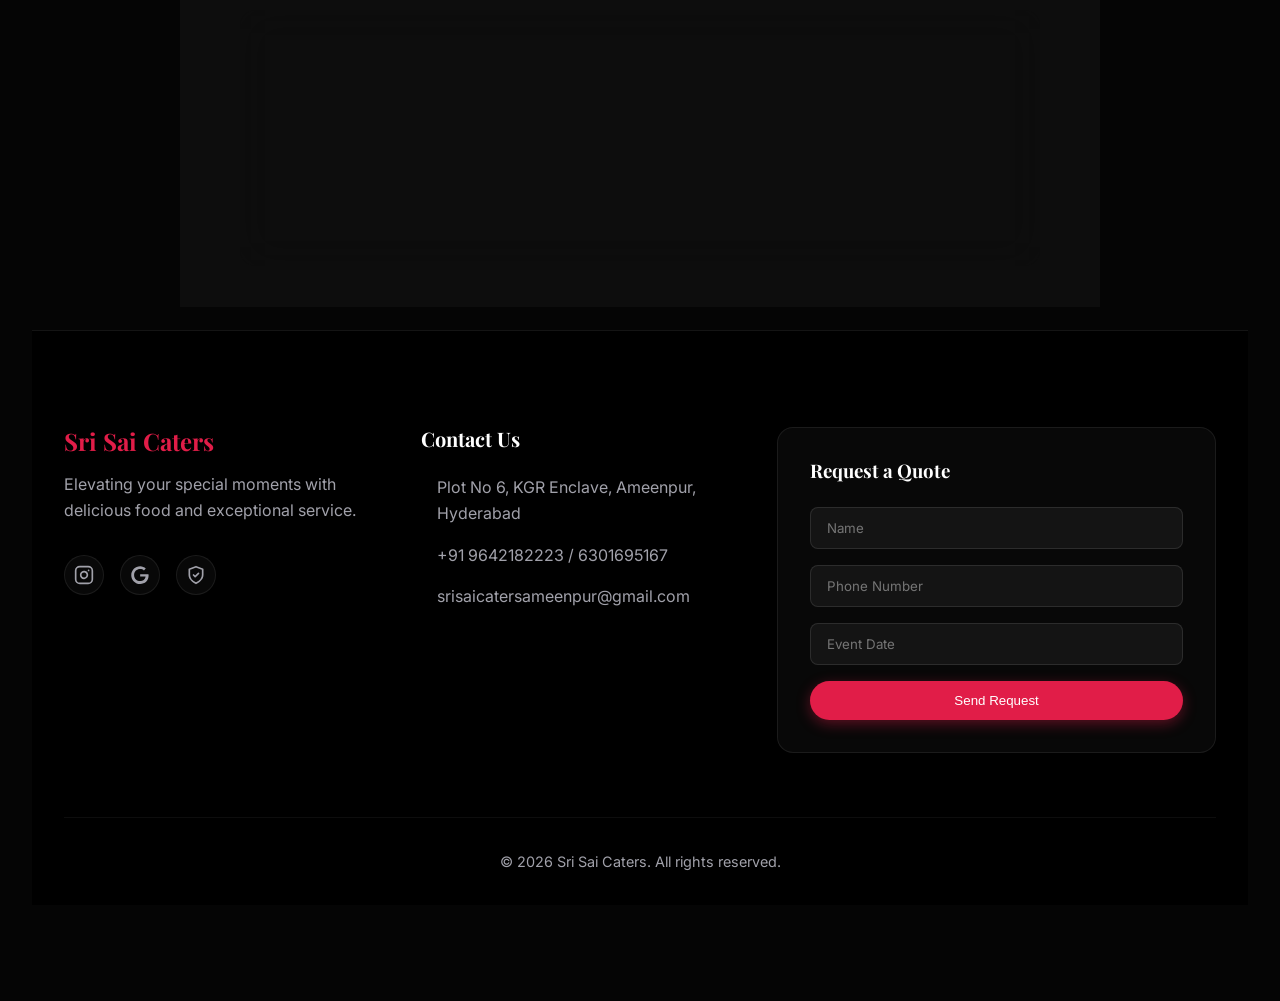
==== commit f2a2750b: "updated veg menu" ====
--- a/index.html
+++ b/index.html
@@ -394,7 +394,7 @@
                 <button class="modal-close" onclick="closeModal()"><i data-lucide="x"></i></button>
                 <div class="modal-header">
                     <h2>Basic Veg Menu</h2>
-                    <span class="price">₹230 / plate</span>
+                    <span class="price">₹250 / plate</span>
                 </div>
                 <div class="modal-body">
                     <ul class="menu-items-list">
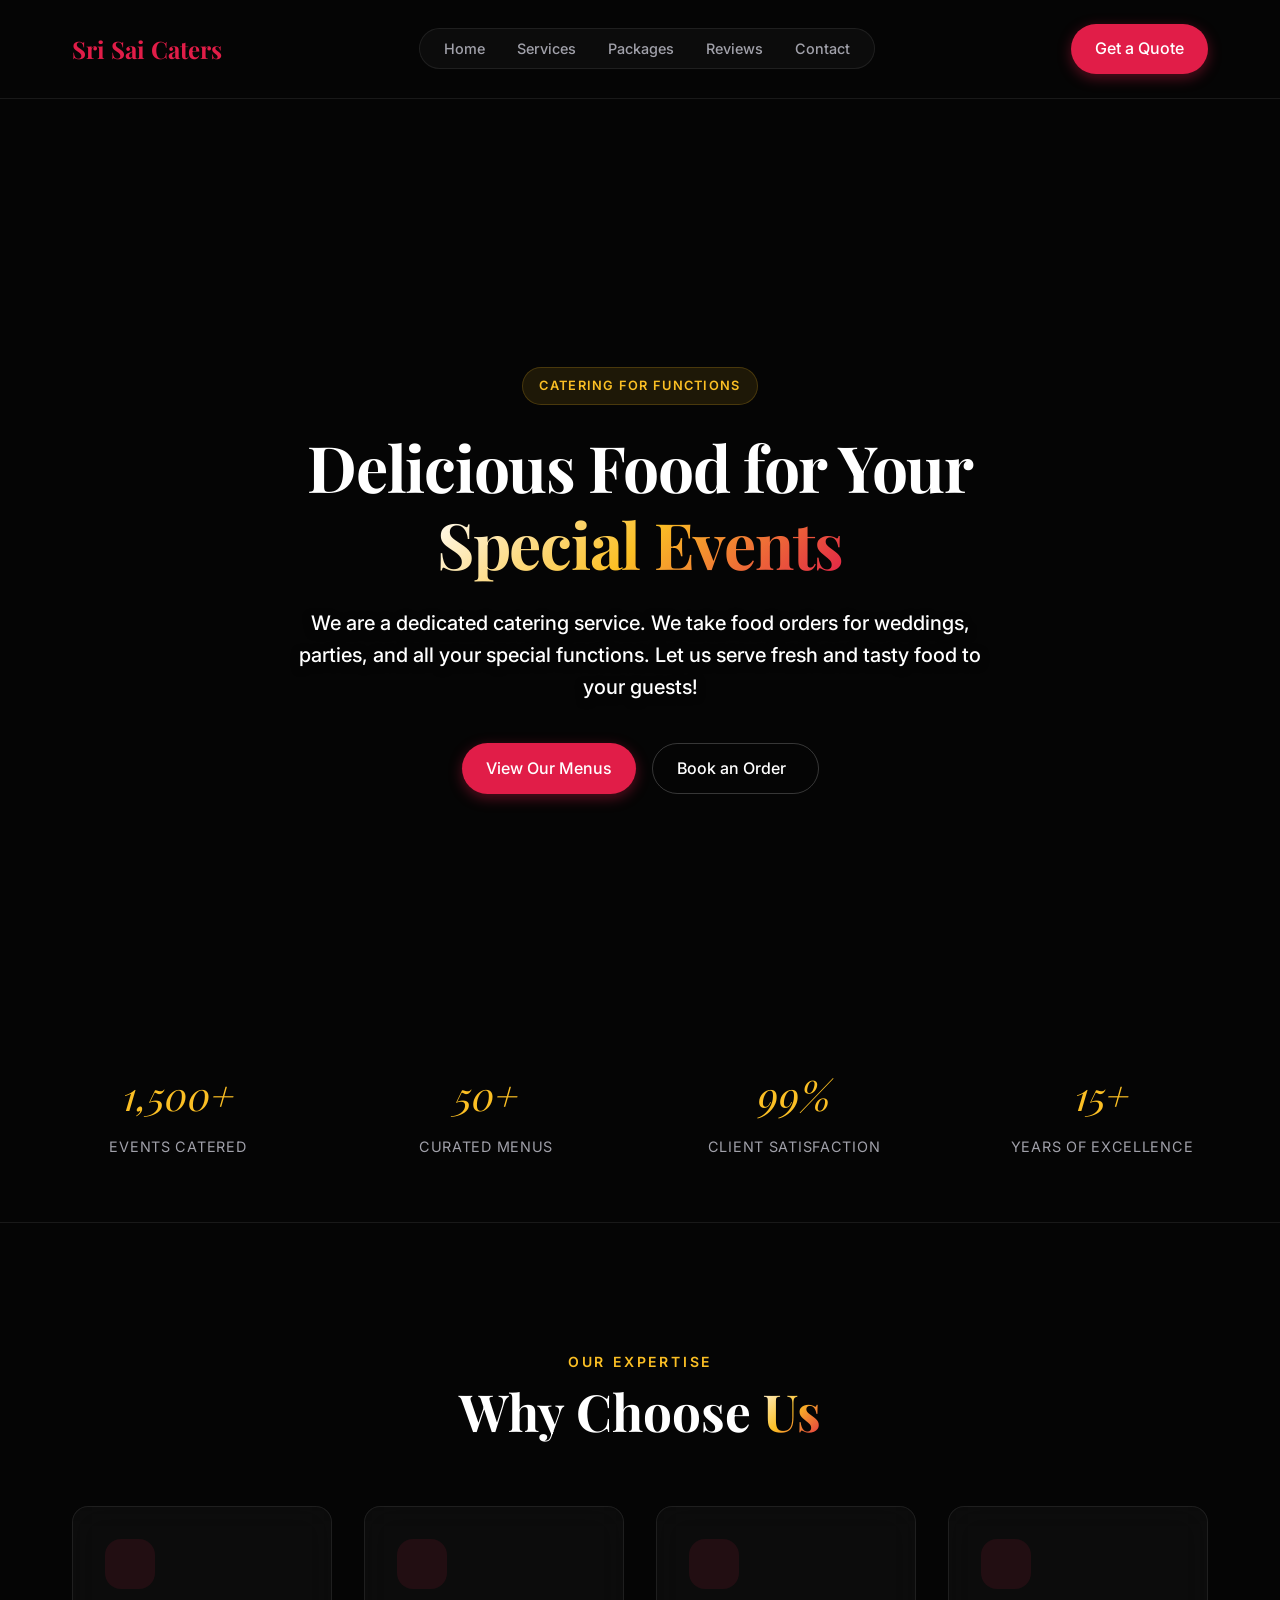
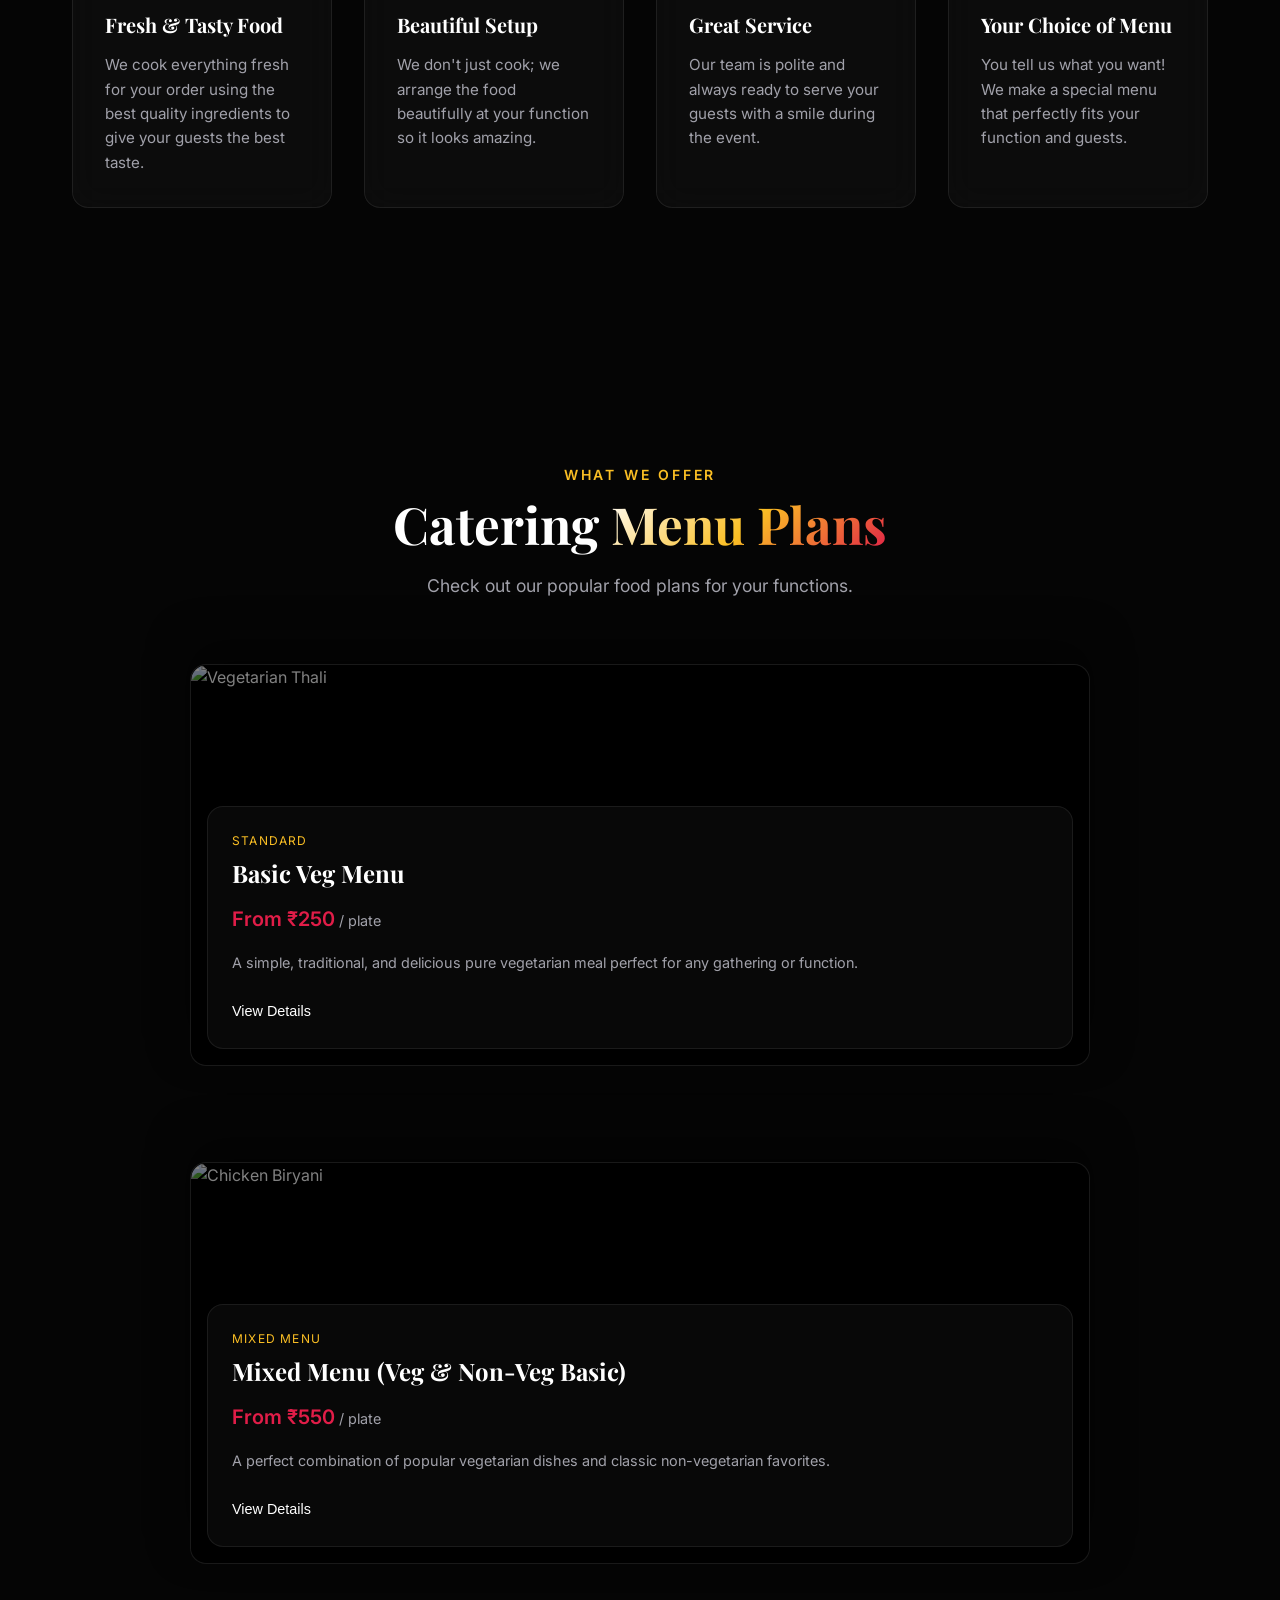
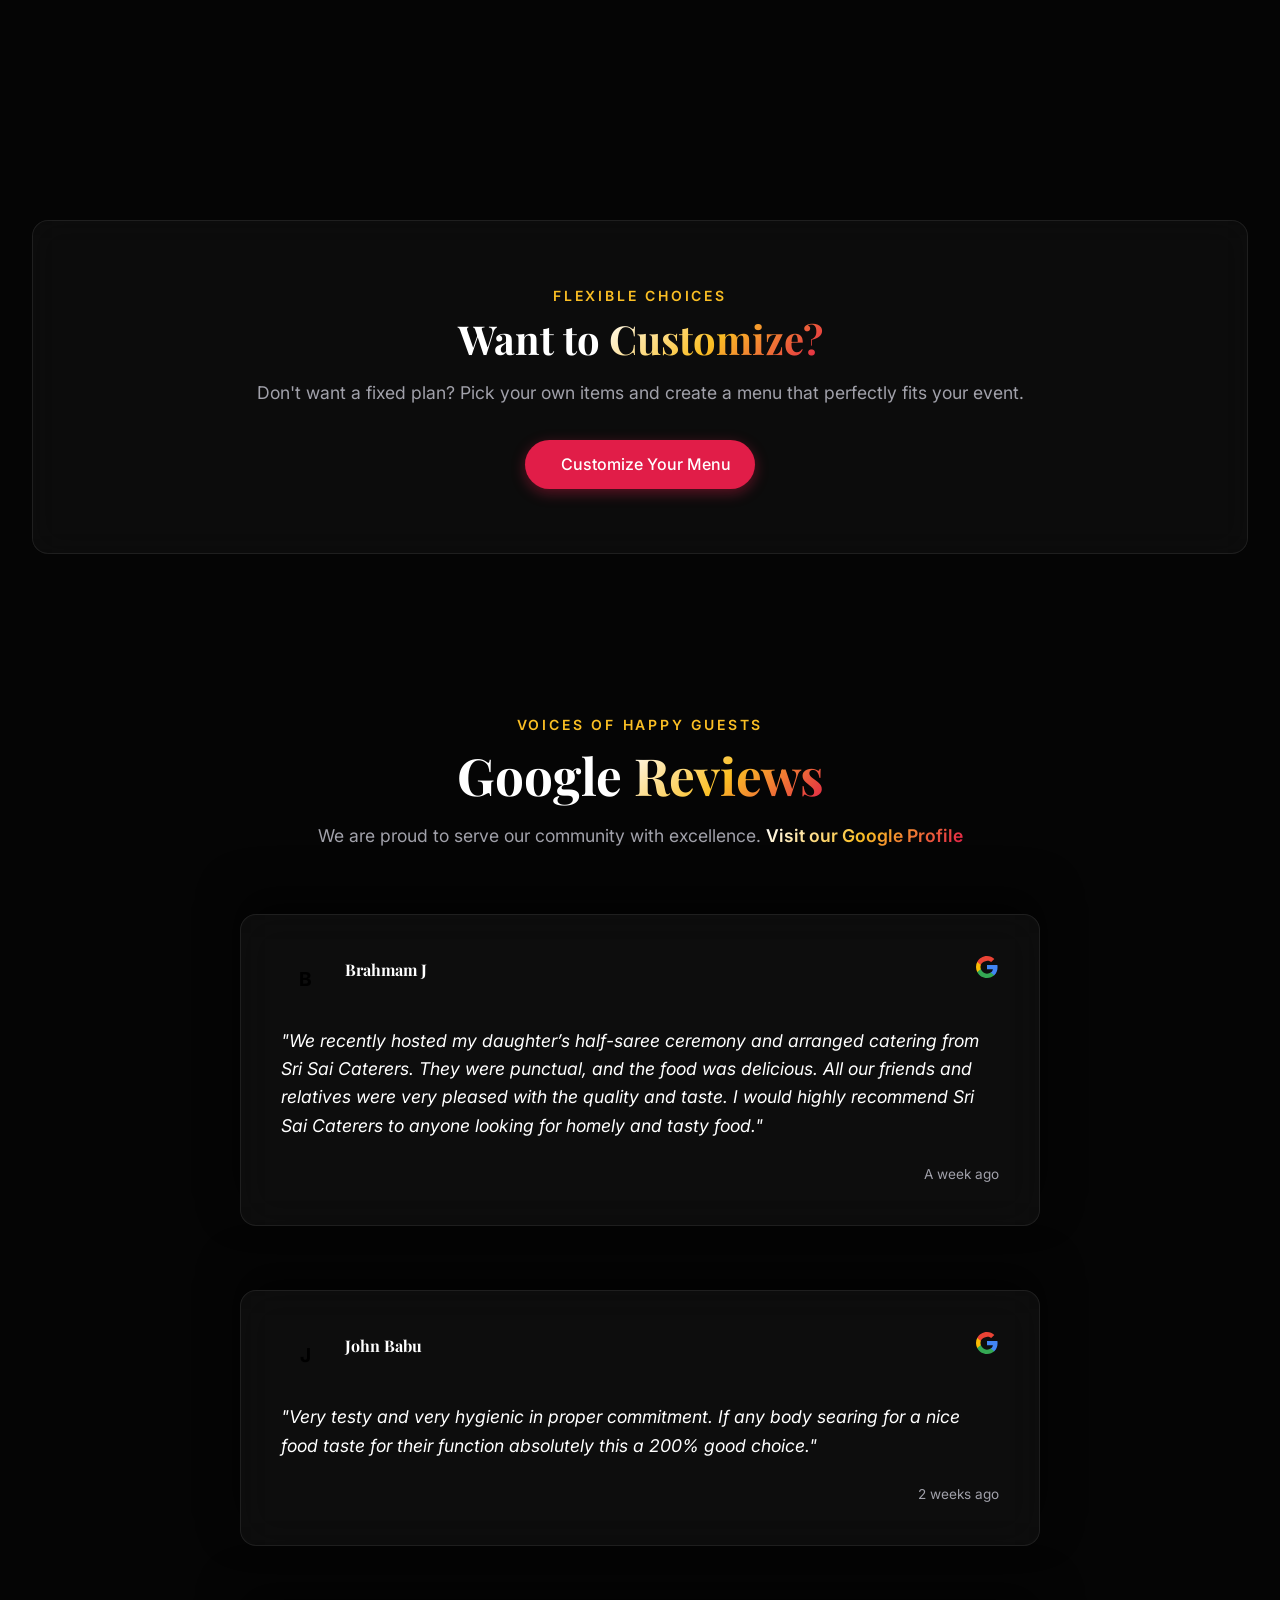
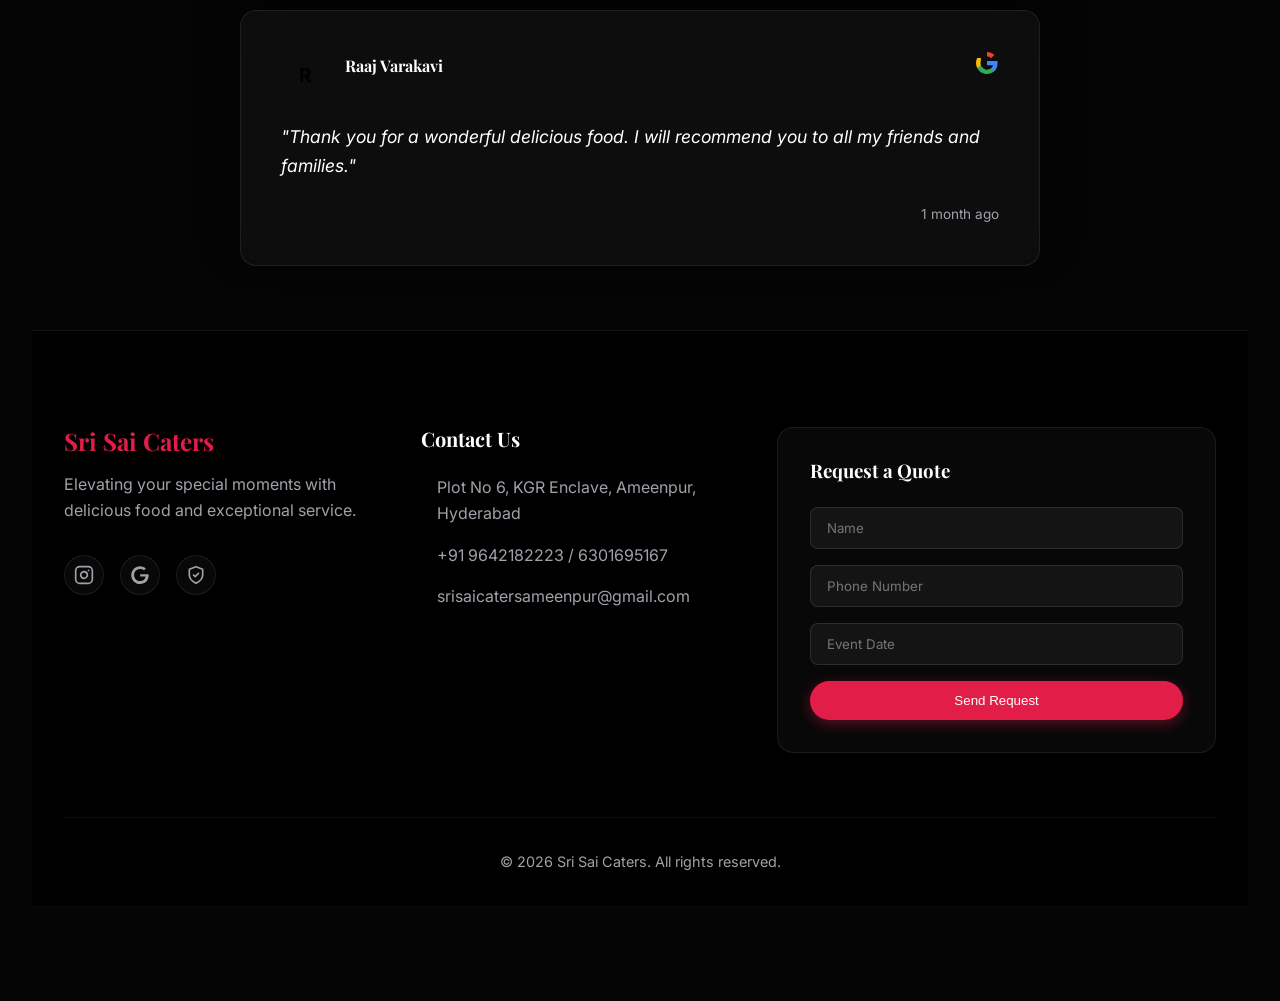
==== commit 03f37adc: "updated veg menu" ====
--- a/index.html
+++ b/index.html
@@ -420,7 +420,7 @@
                     </ul>
                 </div>
                 <div class="modal-footer">
-                    <button class="btn-primary w-full" onclick="bookMenuViaWhatsApp('Basic Veg Menu', '₹230 / plate', 'menuModal')">Book This Menu</button>
+                    <button class="btn-primary w-full" onclick="bookMenuViaWhatsApp('Basic Veg Menu', '₹250 / plate', 'menuModal')">Book This Menu</button>
                 </div>
             </div>
         </div>
